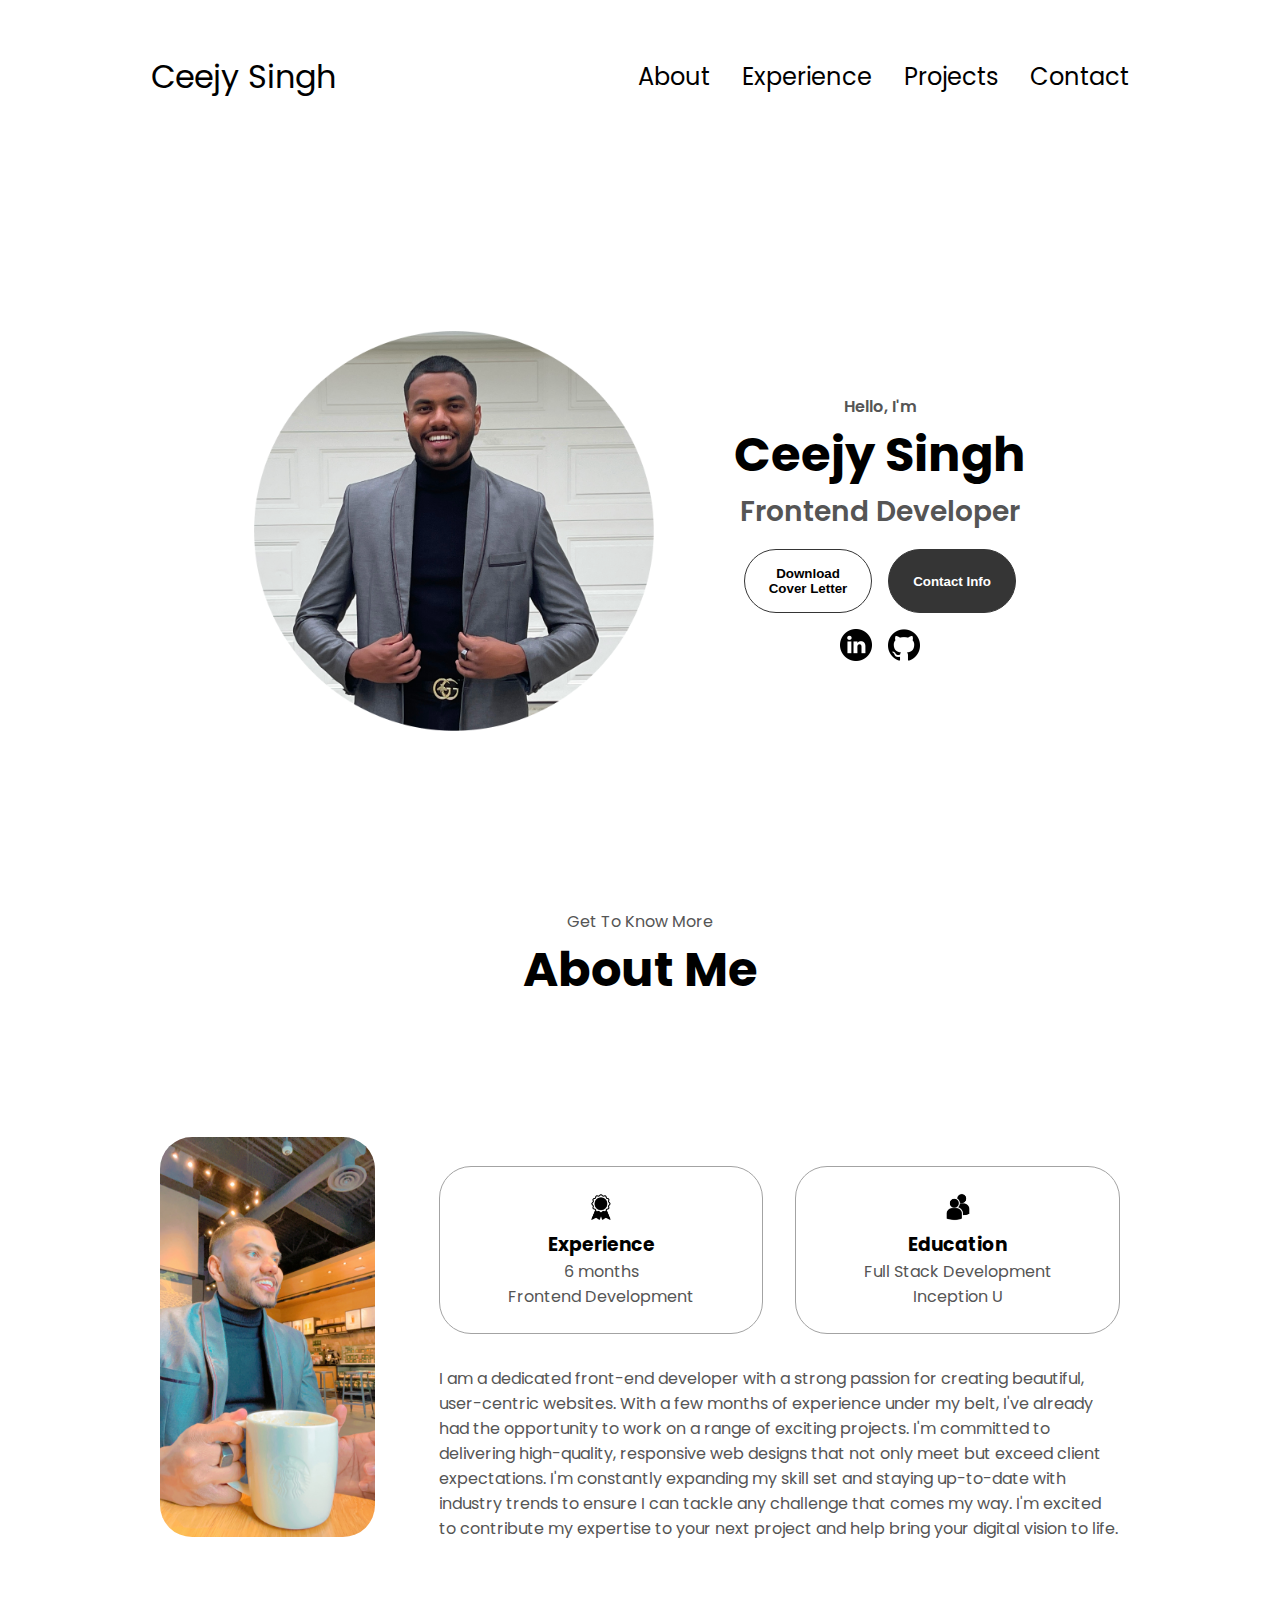
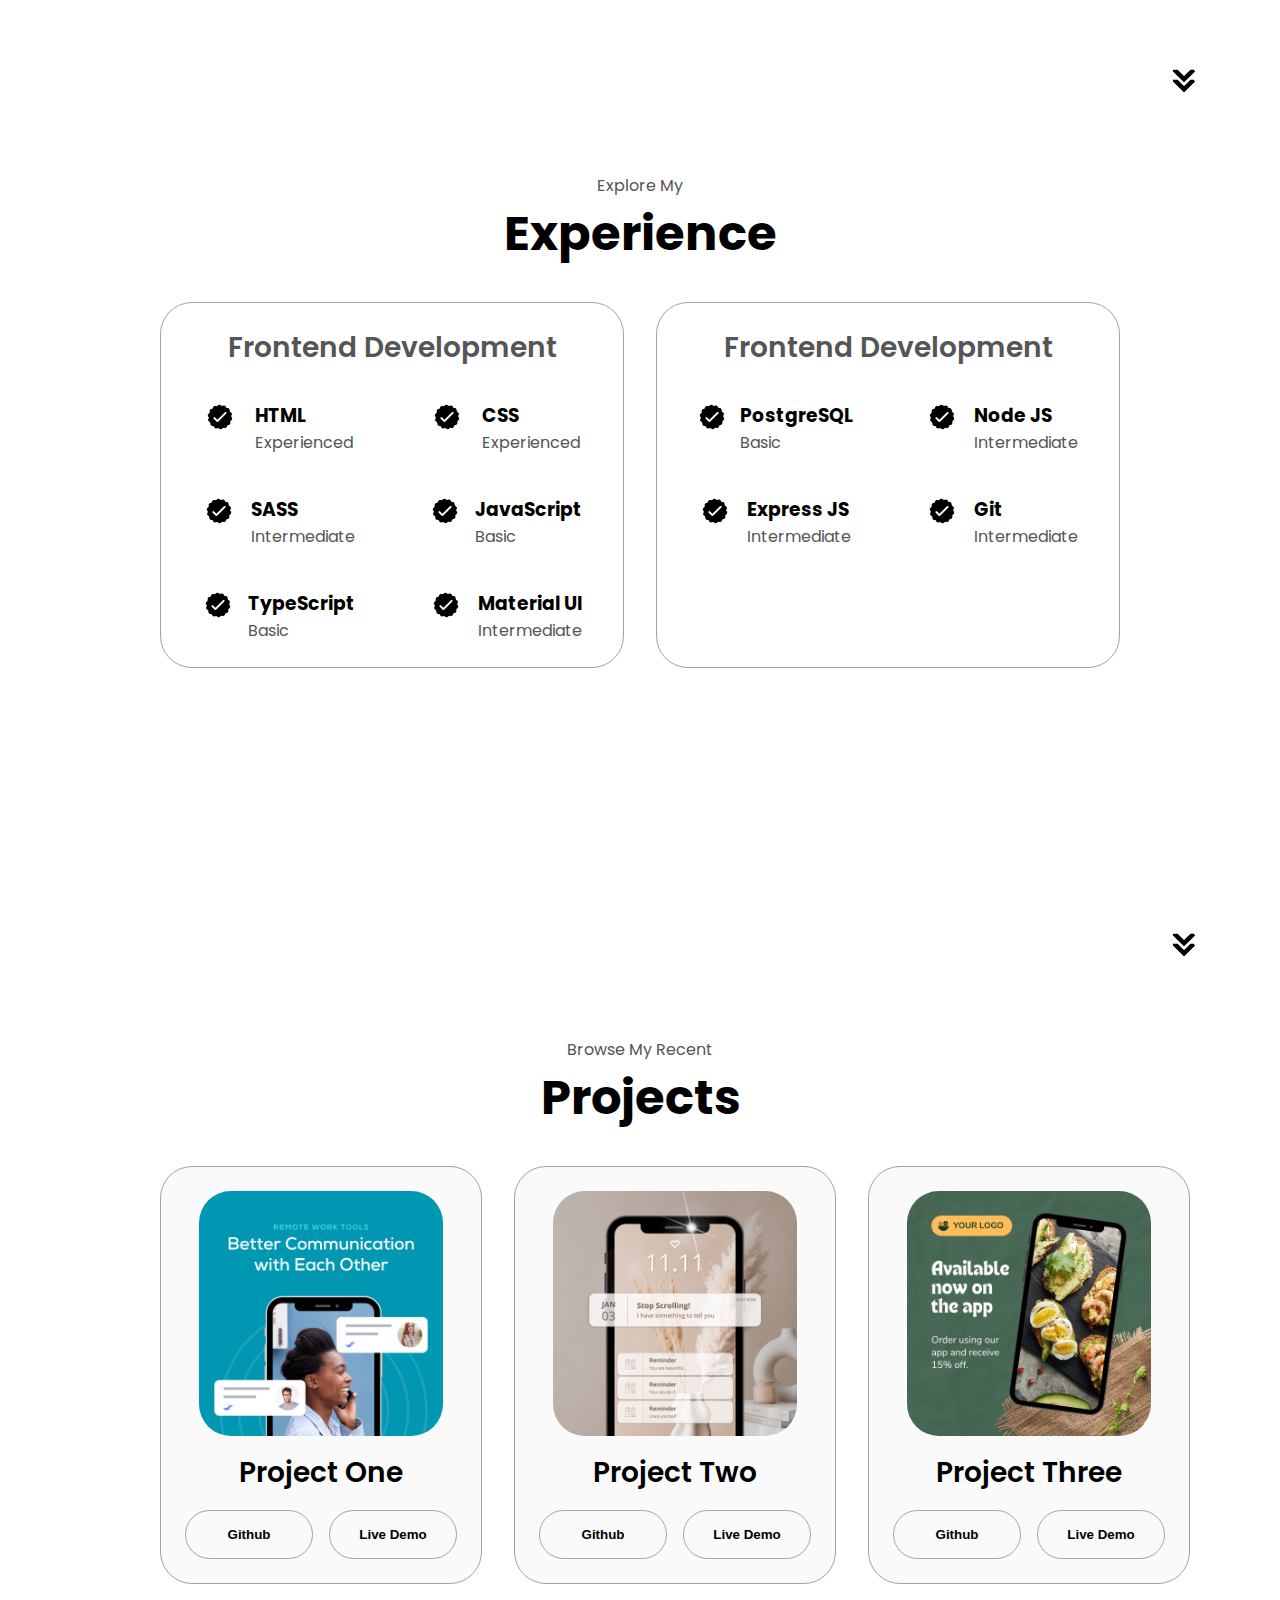
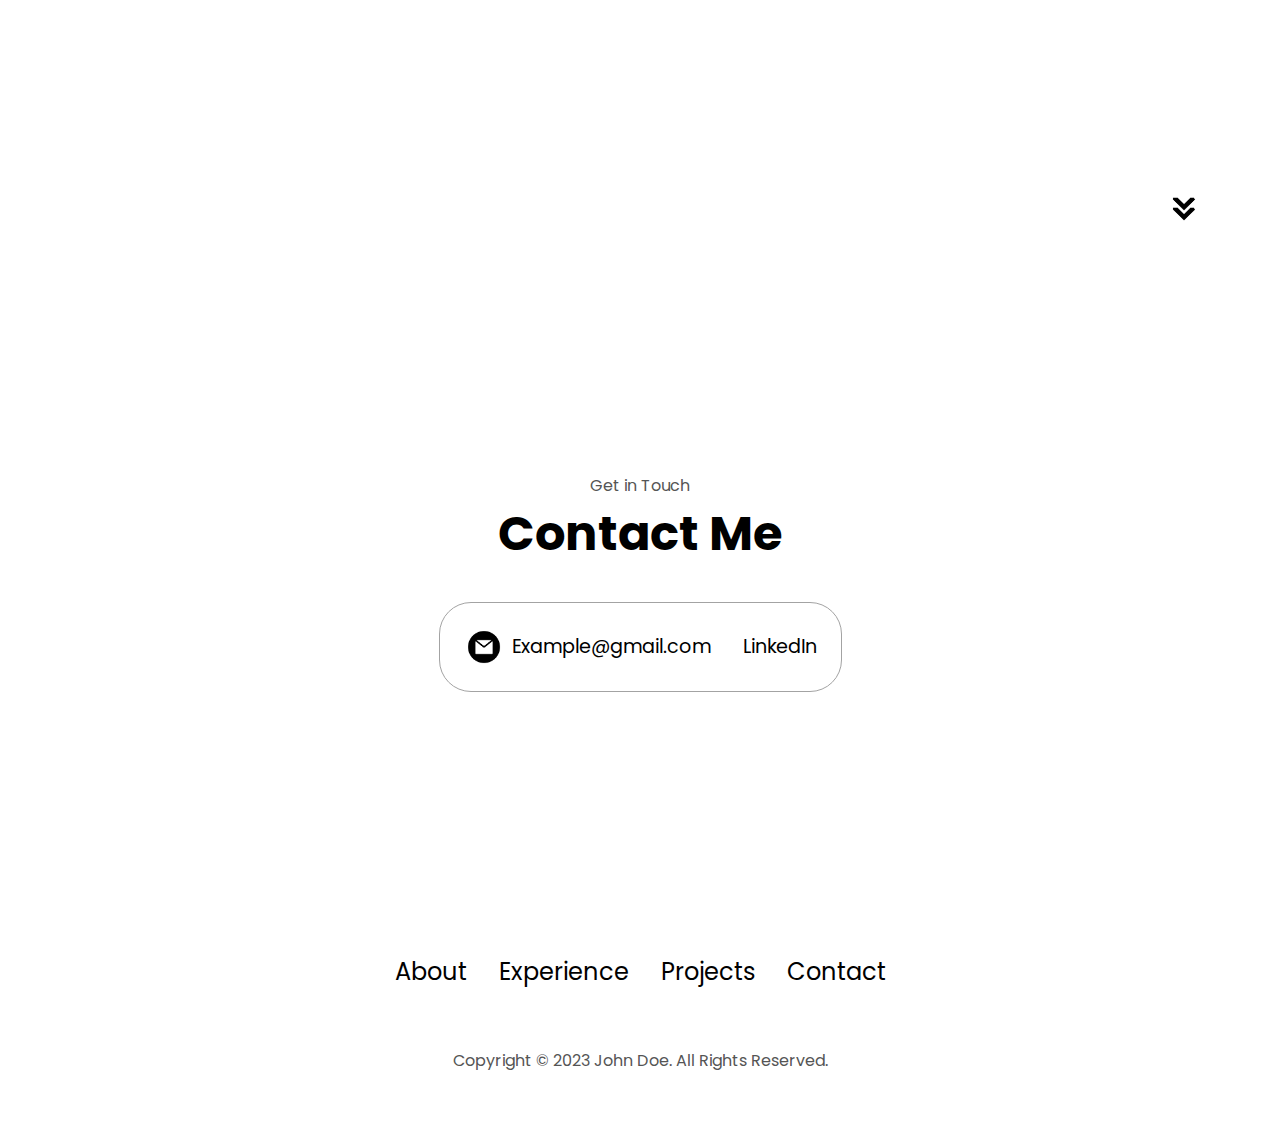
==== index.html @ be578184 "changes to html file" ====
<!DOCTYPE html>
<html lang="en">
  <head>
    <meta charset="UTF-8" />
    <meta http-equiv="X-UA-Compatible" content="IE=edge" />
    <meta name="viewport" content="width=device-width, initial-scale=1.0" />
    <title>My Portfolio</title>
    <link rel="stylesheet" href="style.css" />
    <link rel="stylesheet" href="mediaqueries.css" />
  </head>
  <body>
    <nav id="desktop-nav">
      <div class="logo">Ceejy Singh</div>
      <div>
        <ul class="nav-links">
          <li><a href="#about">About</a></li>
          <li><a href="#experience">Experience</a></li>
          <li><a href="#projects">Projects</a></li>
          <li><a href="#contact">Contact</a></li>
        </ul>
      </div>
    </nav>
    <nav id="hamburger-nav">
      <div class="logo">Ceejy Singh</div>
      <div class="hamburger-menu">
        <div class="hamburger-icon" onclick="toggleMenu()">
          <span></span>
          <span></span>
          <span></span>
        </div>
        <div class="menu-links">
          <li><a href="#about" onclick="toggleMenu()">About</a></li>
          <li><a href="#experience" onclick="toggleMenu()">Experience</a></li>
          <li><a href="#projects" onclick="toggleMenu()">Projects</a></li>
          <li><a href="#contact" onclick="toggleMenu()">Contact</a></li>
        </div>
      </div>
    </nav>
    <section id="profile">
      <div class="section__pic-container">
        <img src="./assets/Ceejy profile.png" alt="John Doe profile picture" />
      </div>
      <div class="section__text">
        <p class="section__text__p1">Hello, I'm</p>
        <h1 class="title">Ceejy Singh</h1>
        <div height="50px">
        <p class="section__text__p2">Frontend Developer</p></div>
        <div class="btn-container">
          <button
            class="btn btn-color-2"
            onclick="window.open('./assets/Resumeceejy.pdf')"
          >
            Download Cover Letter
          </button>
          <button class="btn btn-color-1" onclick="location.href='./#contact'">
            Contact Info
           </button>
        </div>
        <div id="socials-container">
          <a href='https://www.linkedin.com/in/charndeep2019/' target="_blank">
            <img
            src="./assets/linkedin.png"
            alt="My LinkedIn profile"
            class="icon"
          />
          </a>
          <a href='https://github.com/Ceejy-S' target="_blank">
            <img
            src="./assets/github.png"
            alt="My Github profile"
            class="icon"
          />
        </a>
        </div>
      </div>
    </section>
    <section id="about">
      <p class="section__text__p1">Get To Know More</p>
      <h1 class="title">About Me</h1>
      <div class="section-container">
        <div class="section__pic-container">
          <img
            src="./assets/experienceCJ.JPG"
            alt="Profile picture"
            class="about-pic"
          />
        </div>
        <div class="about-details-container">
          <div class="about-containers">
            <div class="details-container">
              <img
                src="./assets/experience.png"
                alt="Experience icon"
                class="icon"
              />
              <h3>Experience</h3>
              <p>6 months <br />Frontend Development</p>
            </div>
            <div class="details-container">
              <img
                src="./assets/education.png"
                alt="Education icon"
                class="icon"
              />
              <h3>Education</h3>
              <p>Full Stack Development<br />Inception U</p>
            </div>
          </div>
          <div class="text-container">
            <p>
              I am a dedicated front-end developer with a strong passion for creating beautiful, user-centric websites. 
              With a few months of experience under my belt, I've already had the opportunity to work on a range of exciting projects.
               I'm committed to delivering high-quality, responsive web designs that not only meet but exceed client expectations. 
               I'm constantly expanding my skill set and staying up-to-date with industry trends to ensure I can tackle any challenge that comes my way.
               I'm excited to contribute my expertise to your next project and help bring your digital vision to life.
            </p>
          </div>
        </div>
      </div>
      <img
        src="./assets/arrow.png"
        alt="Arrow icon"
        class="icon arrow"
        onclick="location.href='./#experience'"
      />
    </section>
    <section id="experience">
      <p class="section__text__p1">Explore My</p>
      <h1 class="title">Experience</h1>
      <div class="experience-details-container">
        <div class="about-containers">
          <div class="details-container">
            <h2 class="experience-sub-title">Frontend Development</h2>
            <div class="article-container">
              <article>
                <img
                  src="./assets/checkmark.png"
                  alt="Experience icon"
                  class="icon"
                />
                <div>
                  <h3>HTML</h3>
                  <p>Experienced</p>
                </div>
              </article>
              <article>
                <img
                  src="./assets/checkmark.png"
                  alt="Experience icon"
                  class="icon"
                />
                <div>
                  <h3>CSS</h3>
                  <p>Experienced</p>
                </div>
              </article>
              <article>
                <img
                  src="./assets/checkmark.png"
                  alt="Experience icon"
                  class="icon"
                />
                <div>
                  <h3>SASS</h3>
                  <p>Intermediate</p>
                </div>
              </article>
              <article>
                <img
                  src="./assets/checkmark.png"
                  alt="Experience icon"
                  class="icon"
                />
                <div>
                  <h3>JavaScript</h3>
                  <p>Basic</p>
                </div>
              </article>
              <article>
                <img
                  src="./assets/checkmark.png"
                  alt="Experience icon"
                  class="icon"
                />
                <div>
                  <h3>TypeScript</h3>
                  <p>Basic</p>
                </div>
              </article>
              <article>
                <img
                  src="./assets/checkmark.png"
                  alt="Experience icon"
                  class="icon"
                />
                <div>
                  <h3>Material UI</h3>
                  <p>Intermediate</p>
                </div>
              </article>
            </div>
          </div>
          <div class="details-container">
            <h2 class="experience-sub-title">Frontend Development</h2>
            <div class="article-container">
              <article>
                <img
                  src="./assets/checkmark.png"
                  alt="Experience icon"
                  class="icon"
                />
                <div>
                  <h3>PostgreSQL</h3>
                  <p>Basic</p>
                </div>
              </article>
              <article>
                <img
                  src="./assets/checkmark.png"
                  alt="Experience icon"
                  class="icon"
                />
                <div>
                  <h3>Node JS</h3>
                  <p>Intermediate</p>
                </div>
              </article>
              <article>
                <img
                  src="./assets/checkmark.png"
                  alt="Experience icon"
                  class="icon"
                />
                <div>
                  <h3>Express JS</h3>
                  <p>Intermediate</p>
                </div>
              </article>
              <article>
                <img
                  src="./assets/checkmark.png"
                  alt="Experience icon"
                  class="icon"
                />
                <div>
                  <h3>Git</h3>
                  <p>Intermediate</p>
                </div>
              </article>
            </div>
          </div>
        </div>
      </div>
      <img
        src="./assets/arrow.png"
        alt="Arrow icon"
        class="icon arrow"
        onclick="location.href='./#projects'"
      />
    </section>
    <section id="projects">
      <p class="section__text__p1">Browse My Recent</p>
      <h1 class="title">Projects</h1>
      <div class="experience-details-container">
        <div class="about-containers">
          <div class="details-container color-container">
            <div class="article-container">
              <img
                src="./assets/project-1.png"
                alt="Project 1"
                class="project-img"
              />
            </div>
            <h2 class="experience-sub-title project-title">Project One</h2>
            <div class="btn-container">
              <button
                class="btn btn-color-2 project-btn"
                onclick="location.href='https://github.com/'"
              >
                Github
              </button>
              <button
                class="btn btn-color-2 project-btn"
                onclick="location.href='https://github.com/'"
              >
                Live Demo
              </button>
            </div>
          </div>
          <div class="details-container color-container">
            <div class="article-container">
              <img
                src="./assets/project-2.png"
                alt="Project 2"
                class="project-img"
              />
            </div>
            <h2 class="experience-sub-title project-title">Project Two</h2>
            <div class="btn-container">
              <button
                class="btn btn-color-2 project-btn"
                onclick="location.href='https://github.com/'"
              >
                Github
              </button>
              <button
                class="btn btn-color-2 project-btn"
                onclick="location.href='https://github.com/'"
              >
                Live Demo
              </button>
            </div>
          </div>
          <div class="details-container color-container">
            <div class="article-container">
              <img
                src="./assets/project-3.png"
                alt="Project 3"
                class="project-img"
              />
            </div>
            <h2 class="experience-sub-title project-title">Project Three</h2>
            <div class="btn-container">
              <button
                class="btn btn-color-2 project-btn"
                onclick="location.href='https://github.com/'"
              >
                Github
              </button>
              <button
                class="btn btn-color-2 project-btn"
                onclick="location.href='https://github.com/'"
              >
                Live Demo
              </button>
            </div>
          </div>
        </div>
      </div>
      <img
        src="./assets/arrow.png"
        alt="Arrow icon"
        class="icon arrow"
        onclick="location.href='./#contact'"
      />
    </section>
    <section id="contact">
      <p class="section__text__p1">Get in Touch</p>
      <h1 class="title">Contact Me</h1>
      <div class="contact-info-upper-container">
        <div class="contact-info-container">
          <img
            src="./assets/email.png"
            alt="Email icon"
            class="icon contact-icon email-icon"
          />
          <p><a href="mailto:examplemail@gmail.com">Example@gmail.com</a></p>
        </div>
        <div class="contact-info-container"
          <img
            src="./assets/linkedin.png"
            alt="LinkedIn icon"
            class="icon contact-icon"
          />
          <p><a href="https://www.linkedin.com">LinkedIn</a></p>
        </div>
      </div>
    </section>
    <footer>
      <nav>
        <div class="nav-links-container">
          <ul class="nav-links">
            <li><a href="#about">About</a></li>
            <li><a href="#experience">Experience</a></li>
            <li><a href="#projects">Projects</a></li>
            <li><a href="#contact">Contact</a></li>
          </ul>
        </div>
      </nav>
      <p>Copyright &#169; 2023 John Doe. All Rights Reserved.</p>
    </footer>
    <script src="script.js"></script>
  </body>
</html>
---- style.css ----
/* GENERAL */

@import url("https://fonts.googleapis.com/css2?family=Poppins:wght@300;400;500;600&display=swap");
 
* {
  margin: 0;
  padding: 0;
}

body {
  font-family: "Poppins", sans-serif;
}

html {
  scroll-behavior: smooth;
}

p {
  color: rgb(85, 85, 85);
}

/* TRANSITION */

a,
.btn {
  transition: all 300ms ease;
}

/* DESKTOP NAV */

nav,
.nav-links {
  display: flex;
}

nav {
  justify-content: space-around;
  align-items: center;
  height: 17vh;
}

.nav-links {
  gap: 2rem;
  list-style: none;
  font-size:  1.5rem;
}

a {
  color: black;
  text-decoration: none;
  text-decoration-color: white;
}

a:hover {
  color: grey;
  text-decoration: underline;
  text-underline-offset: 1rem;
  text-decoration-color: rgb(181, 181, 181);
}

.logo {
  font-size: 2rem;
}

.logo:hover {
  cursor: default;
}

/* HAMBURGER MENU */

#hamburger-nav {
  display: none;
}

.hamburger-menu {
  position: relative;
  display: inline-block;
}

.hamburger-icon {
  display: flex;
  flex-direction: column;
  justify-content: space-between;
  height: 24px;
  width: 30px;
  cursor: pointer;
}

.hamburger-icon span {
  width: 100%;
  height: 2px;
  background-color: black;
  transition: all 0.3 ease-in-out;
}

.menu-links {
  position: absolute;
  top: 100%;
  right: 0;
  background-color: white;
  width: fit-content;
  max-height: 0;
  overflow: hidden;
  transition: all 0.3 ease-in-out;
}

.menu-links a {
  display: block;
  padding: 10px;
  text-align: center;
  font-size: 1.5rem;
  color: black;
  text-decoration: none;
  transition: all 0.3 ease-in-out;
}

.menu-links li {
  list-style: none;
}

.menu-links.open {
  max-height: 300px;
}

.hamburger-icon.open span:first-child {
  transform: rotate(45deg) translate(10px, 5px);
}

.hamburger-icon.open span:nth-child(2) {
  opacity: 0;
}

.hamburger-icon.open span:last-child {
  transform: rotate(-45deg) translate(10px, -5px);
}

.hamburger-icon span:first-child {
  transform: none;
}

.hamburger-icon span:first-child {
  opacity: 1;
}

.hamburger-icon span:first-child {
  transform: none;
}

/* SECTIONS */

section {
  padding-top: 4vh;
  height: 96vh;
  margin: 0 10rem;
  box-sizing: border-box;
  min-height: fit-content;
}

.section-container {
  display: flex;
}

/* PROFILE SECTION */

#profile {
  display: flex;
  justify-content: center;
  gap: 5rem;
  height: 80vh;
}

.section__pic-container {
  display: flex;
  height: 200px;
  width: 200px;
  margin: auto 0;
  
}

.section__text {
  align-self: center;
  text-align: center;
}

.section__text p {
  font-weight: 600;
}

.section__text__p1 {
  text-align: center;
}

.section__text__p2 {
  font-size: 1.75rem;
  margin-bottom: 1rem;
  animation-name: animation;
  animation-duration: 3s;
  animation-iteration-count: infinite;

  
}
@keyframes animation {
  0% {font-size: 1.75rem;
    opacity: 0.7;
  } /*
  15% {font-size: 1.85em; 
  opacity: 0.5;
  } 
  25% {font-size: 1.90rem;}
  50% {font-size: 1.85rem;} */
  50% {font-size: 2.0rem;}

}

.title {
  font-size: 3rem;
  text-align: center;
}

#socials-container {
  display: flex;
  justify-content: center;
  margin-top: 1rem;
  gap: 1rem;
}

/* ICONS */

.icon {
  cursor: pointer;
  height: 2rem;
}

/* BUTTONS */

.btn-container {
  display: flex;
  justify-content: center;
  gap: 1rem;
}

.btn {
  font-weight: 600;
  transition: all 300ms ease;
  padding: 1rem;
  width: 8rem;
  border-radius: 2rem;
}

.btn-color-1,
.btn-color-2 {
  border: rgb(53, 53, 53) 0.1rem solid;
}

.btn-color-1:hover,
.btn-color-2:hover {
  cursor: pointer;
}

.btn-color-1,
.btn-color-2:hover {
  background: rgb(53, 53, 53);
  color: white;
}

.btn-color-1:hover {
  background: rgb(0, 0, 0);
}

.btn-color-2 {
  background: none;
}

.btn-color-2:hover {
  border: rgb(255, 255, 255) 0.1rem solid;
}

.btn-container {
  gap: 1rem;
}

/* ABOUT SECTION */

#about {
  position: relative;
}

.about-containers {
  gap: 2rem;
  margin-bottom: 2rem; 
  margin-top: 2rem;
}

.about-details-container {
  justify-content: center;
  flex-direction: column;
}

.about-containers,
.about-details-container {
  display: flex;
}

.about-pic {
  border-radius: 2rem;
  
}

.arrow {
  position: absolute;
  right: -5rem;
  bottom: 2.5rem;
}

.details-container {
  padding: 1.5rem;
  flex: 1;
  background: white;
  border-radius: 2rem;
  border: rgb(53, 53, 53) 0.1rem solid;
  border-color: rgb(163, 163, 163);
  text-align: center;
}

.section-container {
  gap: 4rem;
  height: 80%;
}

.section__pic-container {
  height: 400px;
  width: 400px;
  margin: auto 0;
}

/* EXPERIENCE SECTION */

#experience {
  position: relative;
}

.experience-sub-title {
  color: rgb(85, 85, 85);
  font-weight: 600;
  font-size: 1.75rem;
  margin-bottom: 2rem;
}

.experience-details-container {
  display: flex;
  justify-content: center;
  flex-direction: column;
}

.article-container {
  display: flex;
  text-align: initial;
  flex-wrap: wrap;
  flex-direction: row;
  gap: 2.5rem;
  justify-content: space-around;
}

article {
  display: flex;
  width: 10rem;
  justify-content: space-around;
  gap: 0.5rem;
}

article .icon {
  cursor: default;
}

/* PROJECTS SECTION */

#projects {
  position: relative;
}

.color-container {
  border-color: rgb(163, 163, 163);
  background: rgb(250, 250, 250);
}

.project-img {
  border-radius: 2rem;
  width: 90%;
  height: 90%;
}

.project-title {
  margin: 1rem;
  color: black;
}

.project-btn {
  color: black;
  border-color: rgb(163, 163, 163);
}

/* CONTACT */

#contact {
  display: flex;
  justify-content: center;
  flex-direction: column;
  height: 70vh;
}

.contact-info-upper-container {
  display: flex;
  justify-content: center;
  border-radius: 2rem;
  border: rgb(53, 53, 53) 0.1rem solid;
  border-color: rgb(163, 163, 163);
  background: (250, 250, 250);
  margin: 2rem auto;
  padding: 0.5rem;
}

.contact-info-container {
  display: flex;
  align-items: center;
  justify-content: center;
  gap: 0.5rem;
  margin: 1rem;
}

.contact-info-container p {
  font-size: larger;
}

.contact-icon {
  cursor: default;
}

.email-icon {
  height: 2.5rem;
}

/* FOOTER SECTION */

footer {
  height: 26vh;
  margin: 0 1rem;
}

footer p {
  text-align: center;
}
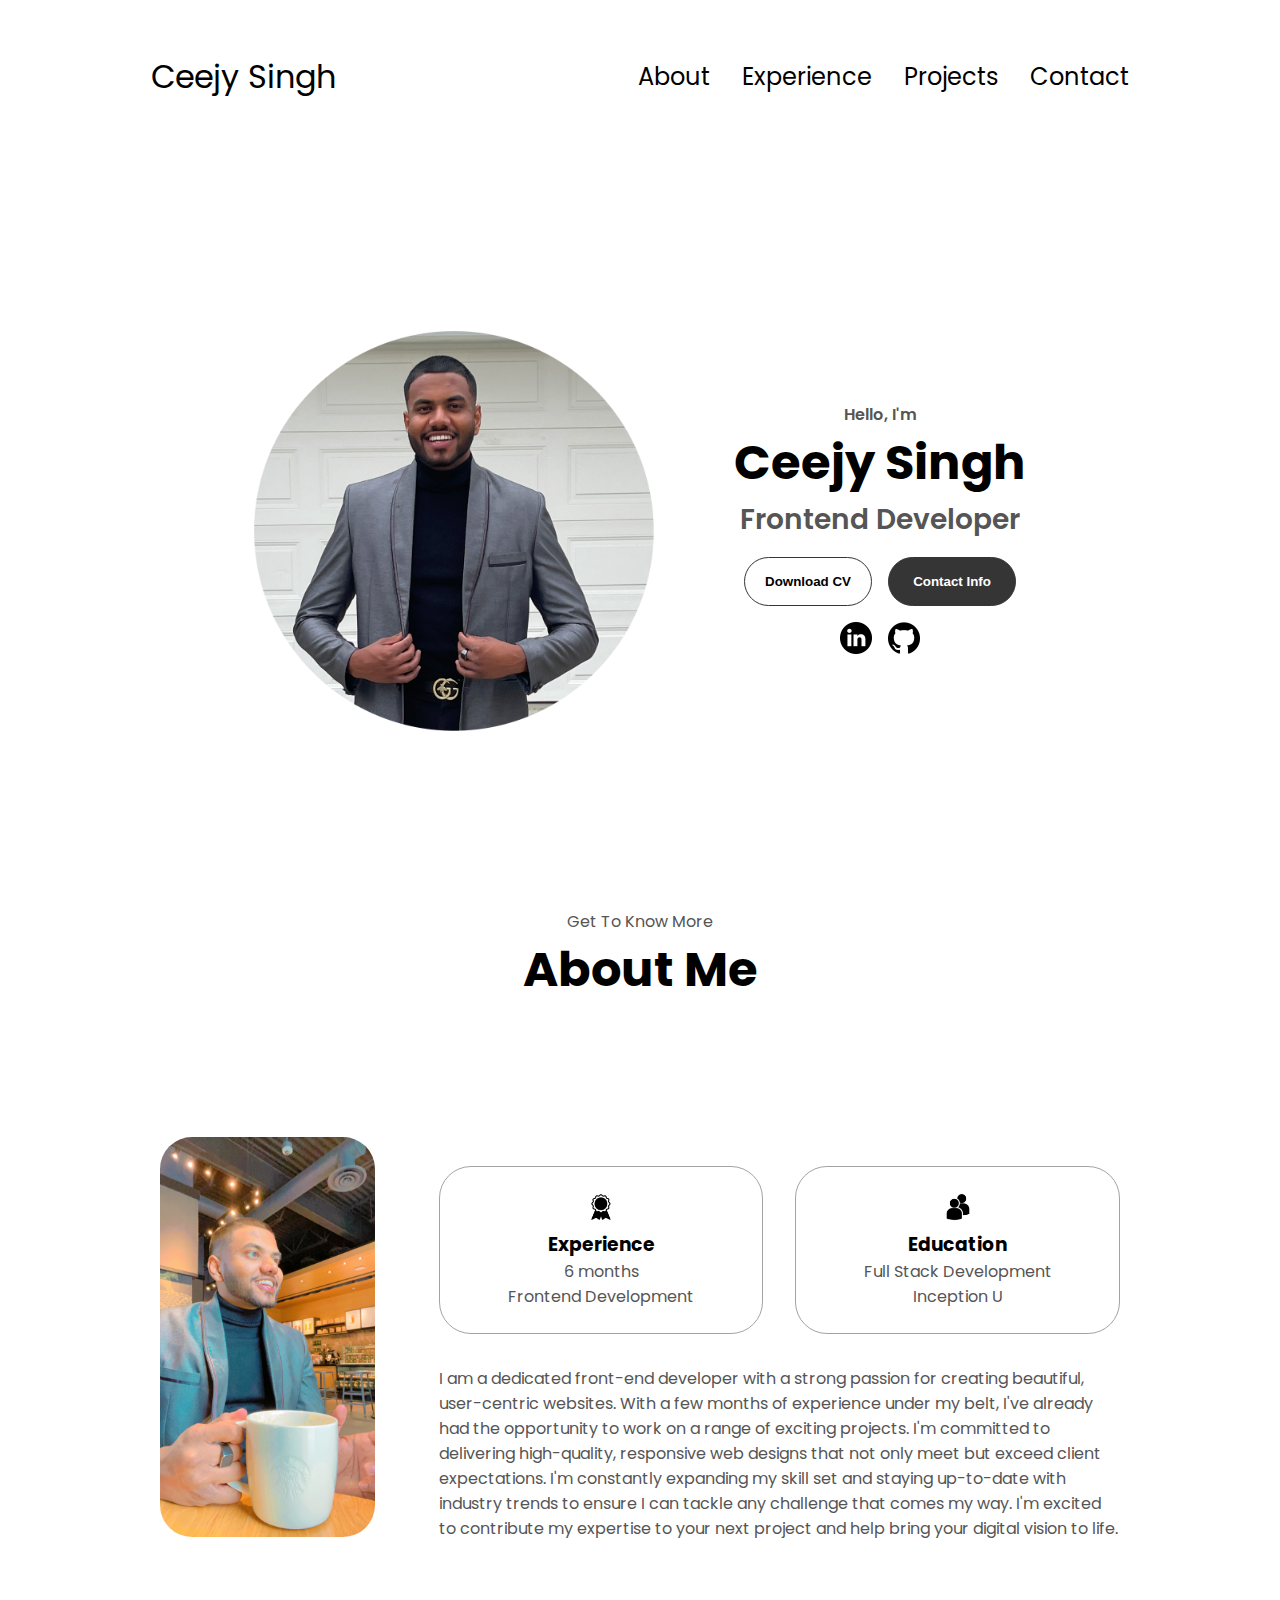
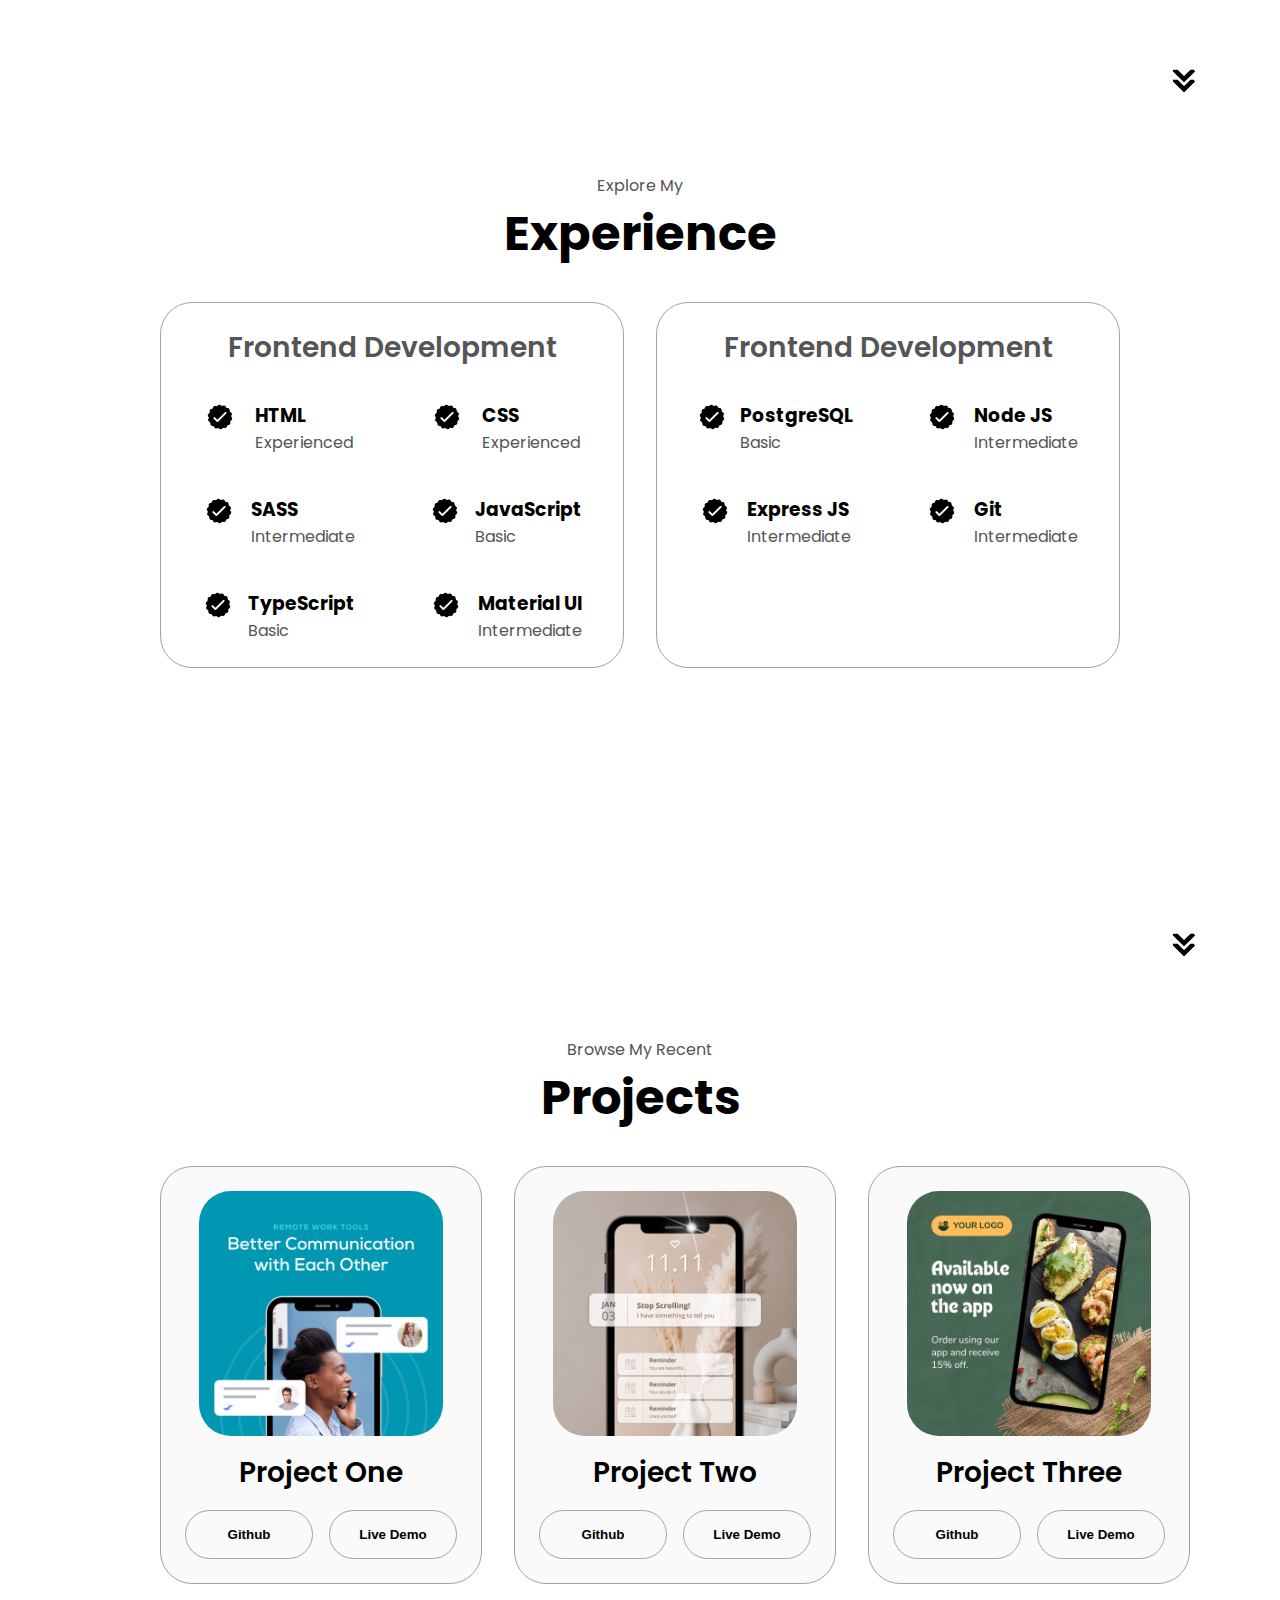
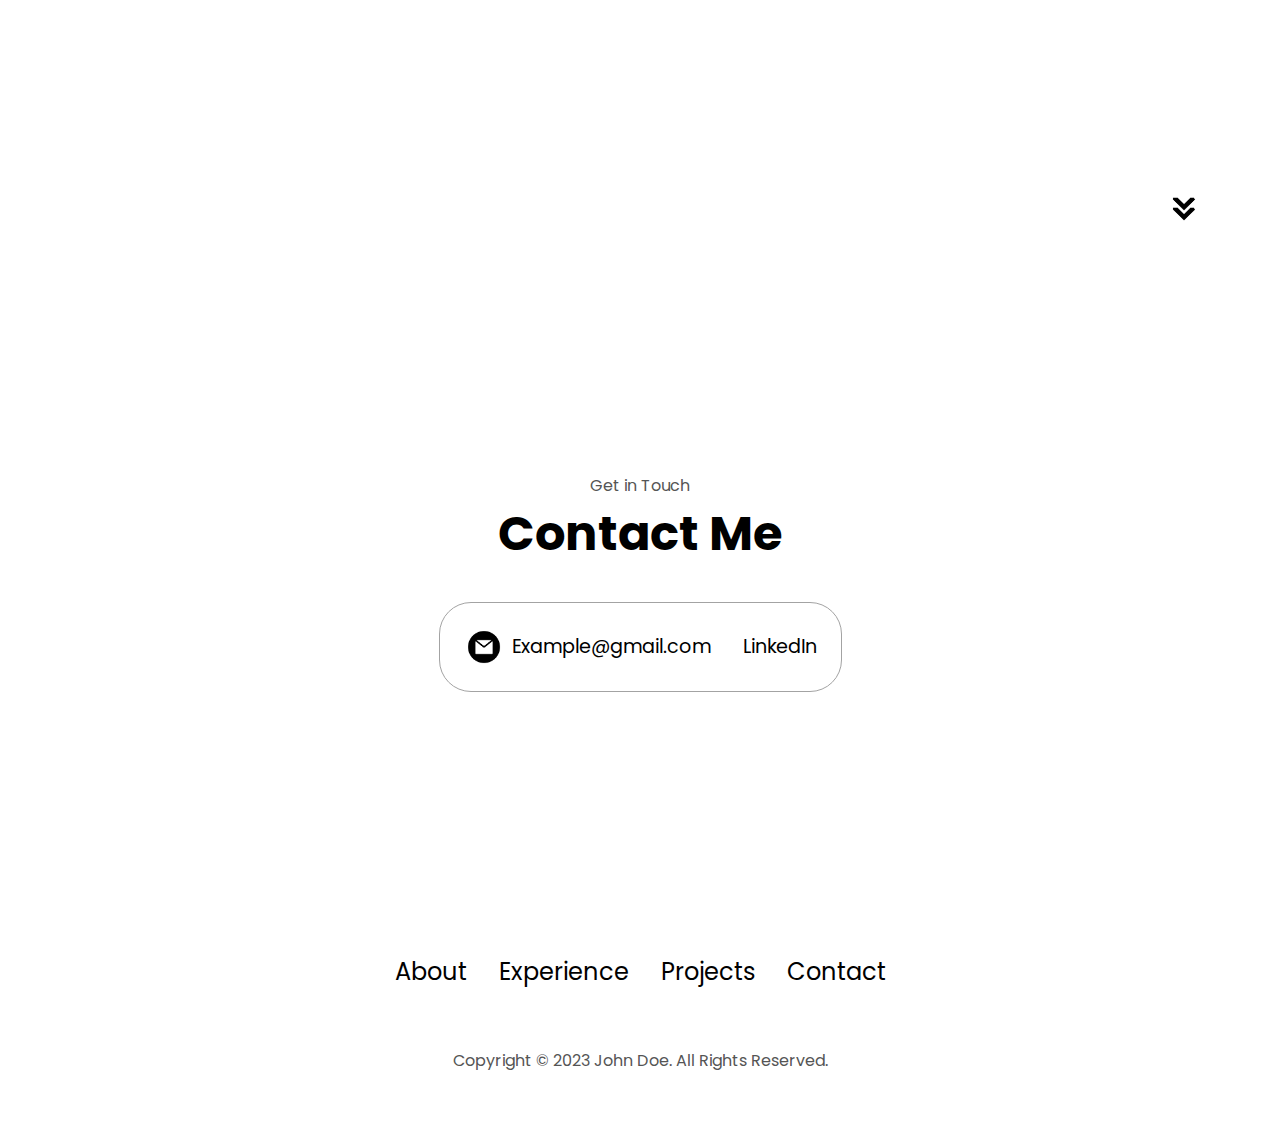
==== commit 8e356fb5: "changes" ====
--- a/index.html
+++ b/index.html
@@ -50,7 +50,7 @@
             class="btn btn-color-2"
             onclick="window.open('./assets/Resumeceejy.pdf')"
           >
-            Download Cover Letter
+            Download CV
           </button>
           <button class="btn btn-color-1" onclick="location.href='./#contact'">
             Contact Info
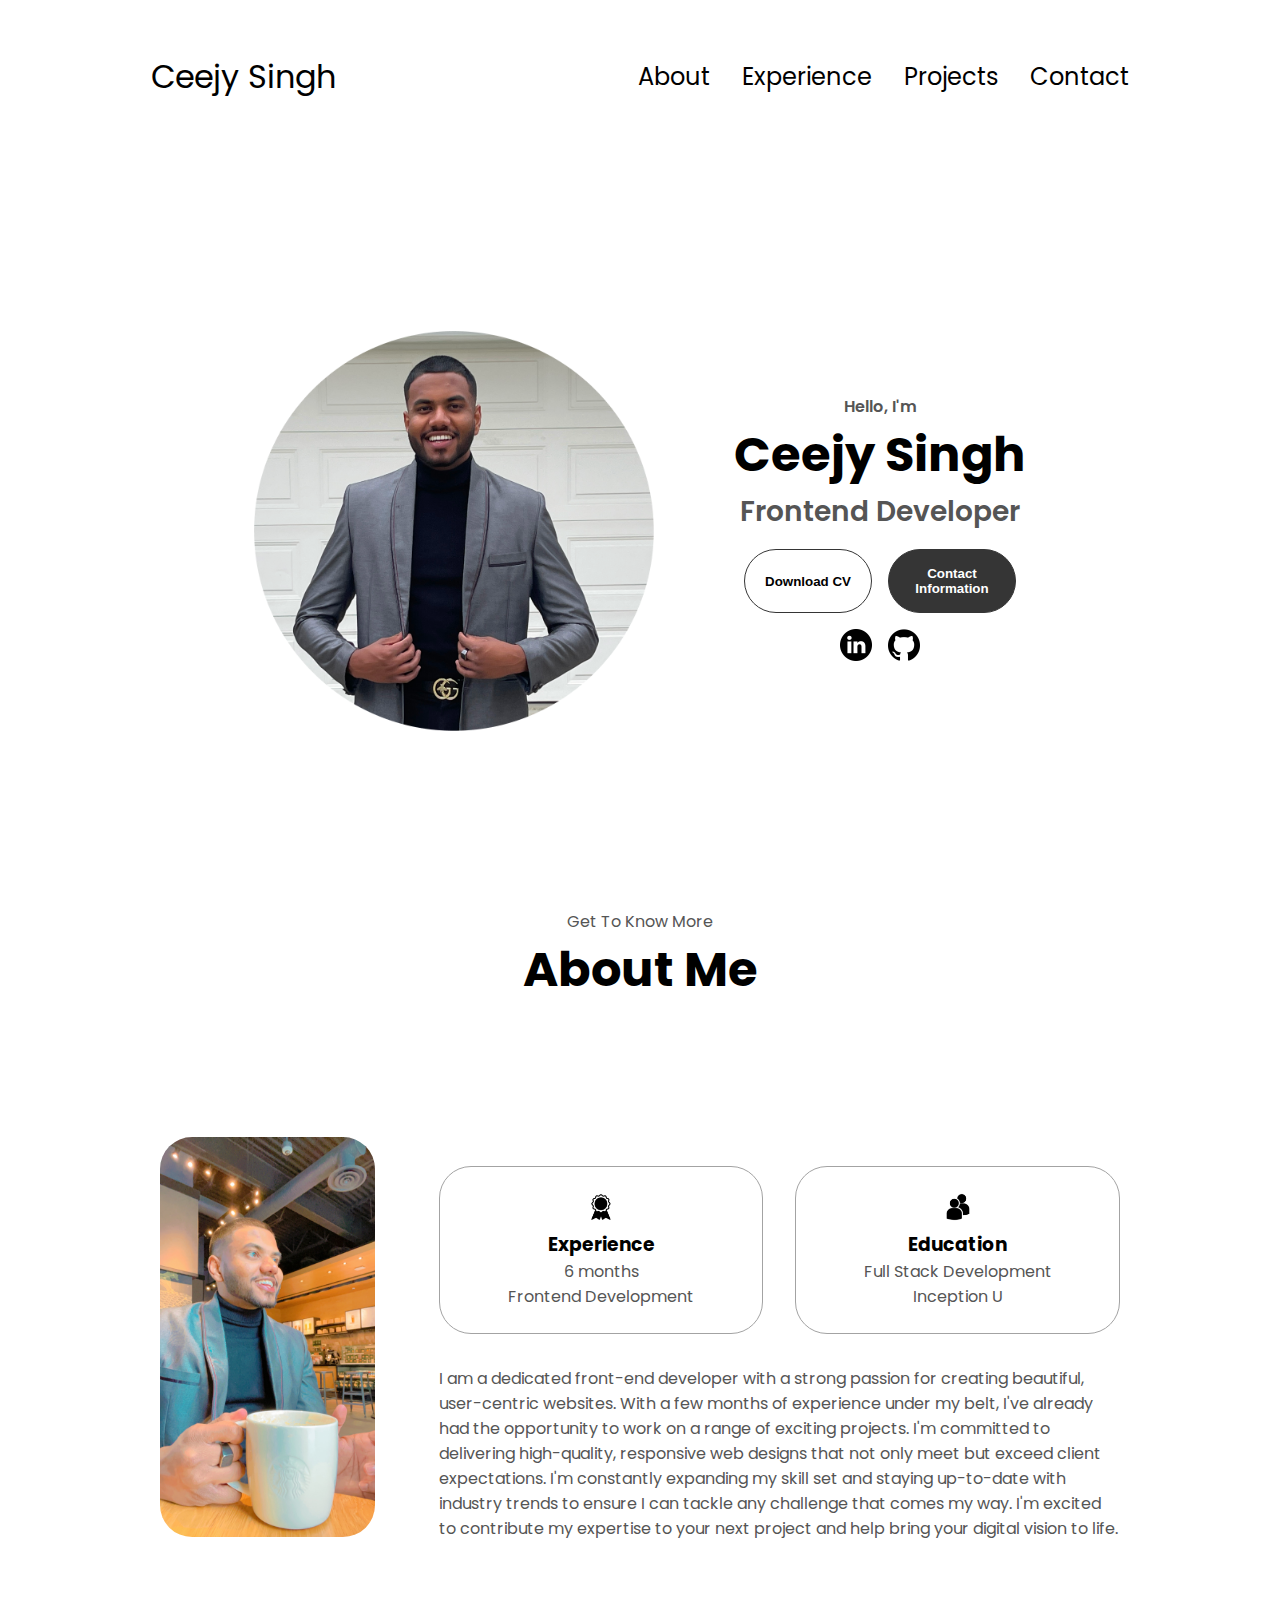
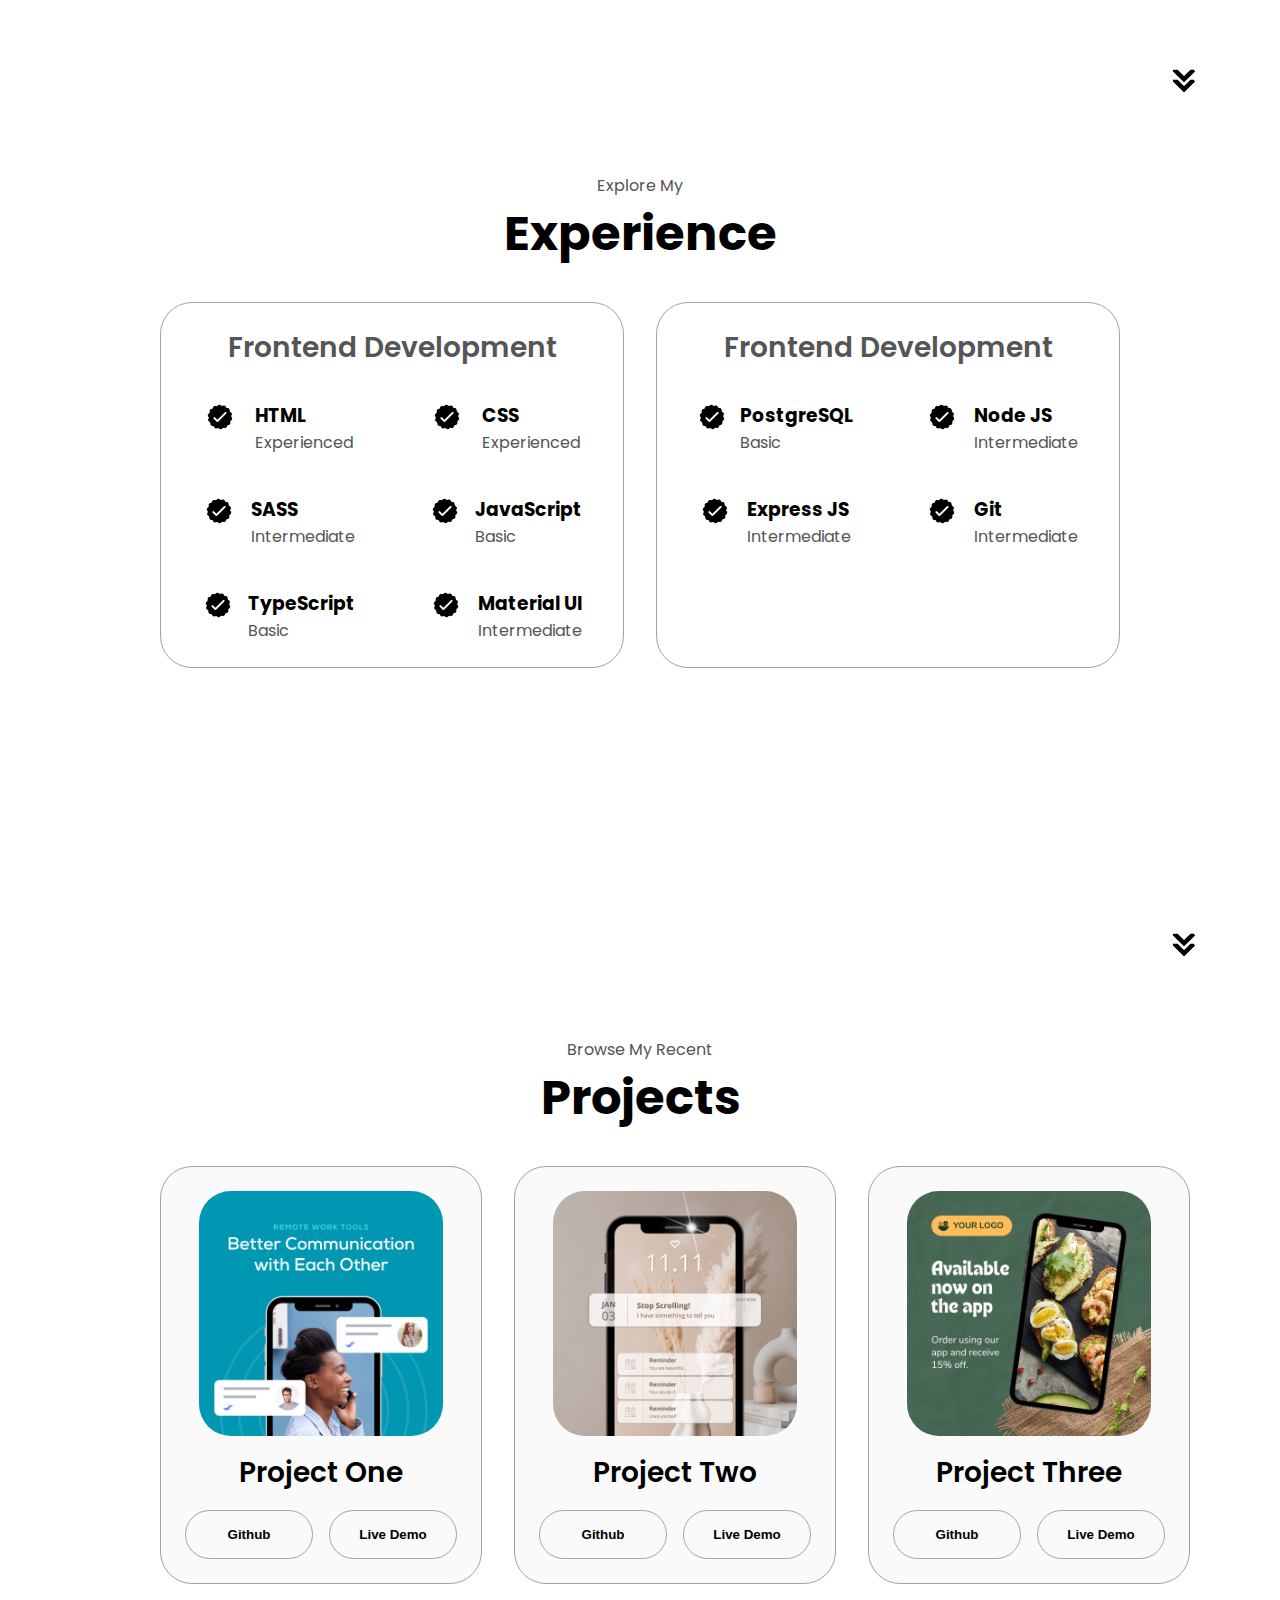
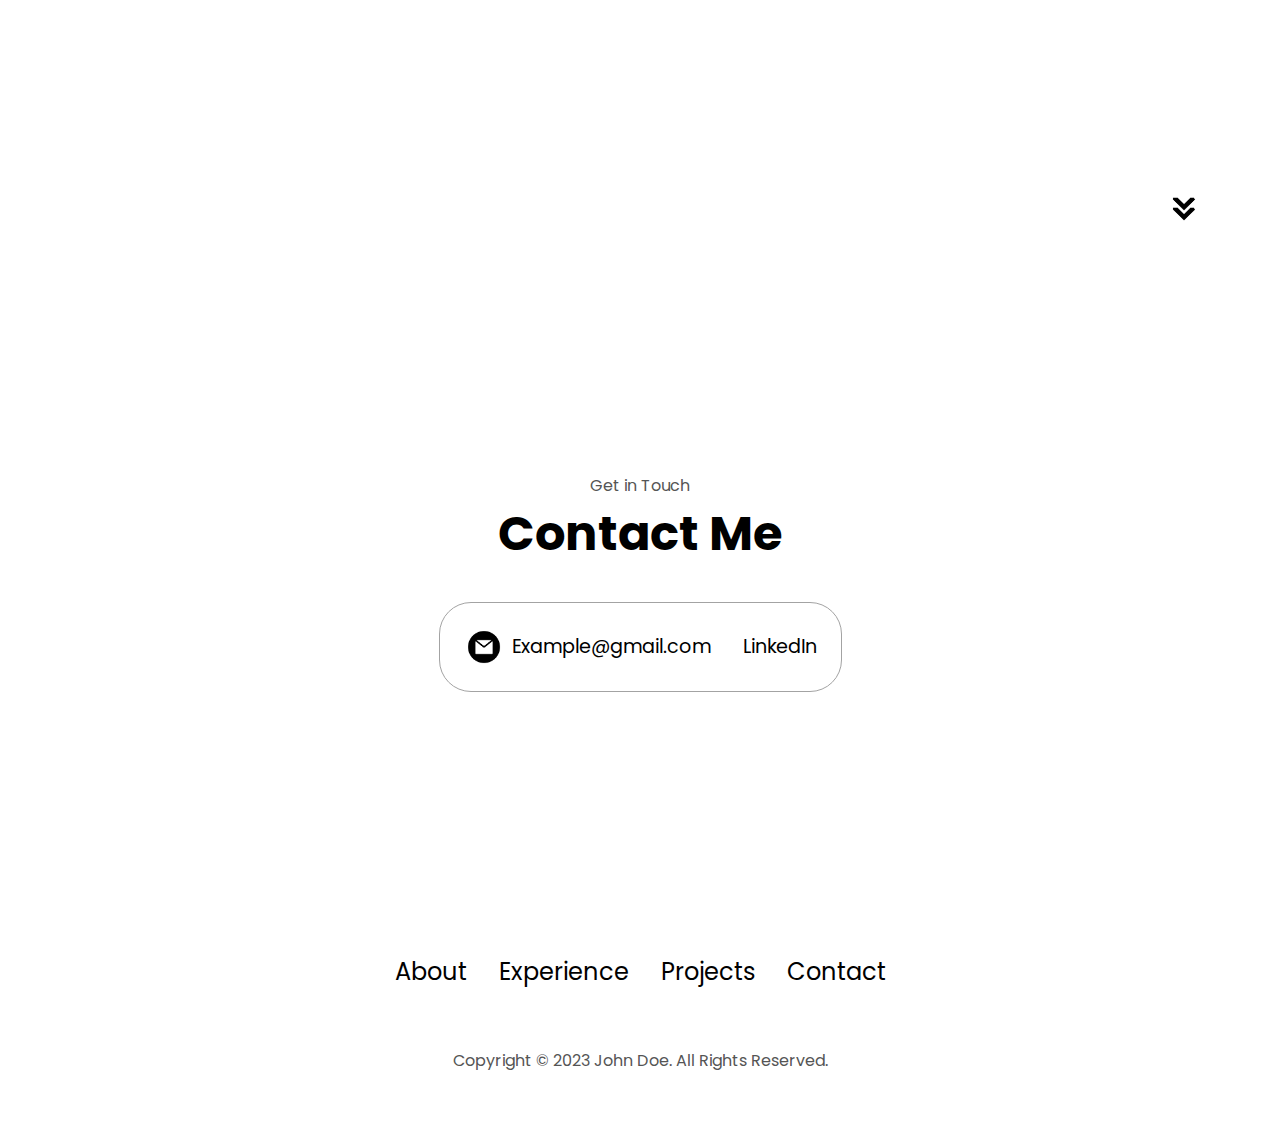
==== commit 7f7fe546: "css and html" ====
--- a/index.html
+++ b/index.html
@@ -53,7 +53,7 @@
             Download CV
           </button>
           <button class="btn btn-color-1" onclick="location.href='./#contact'">
-            Contact Info
+            Contact Information
            </button>
         </div>
         <div id="socials-container">
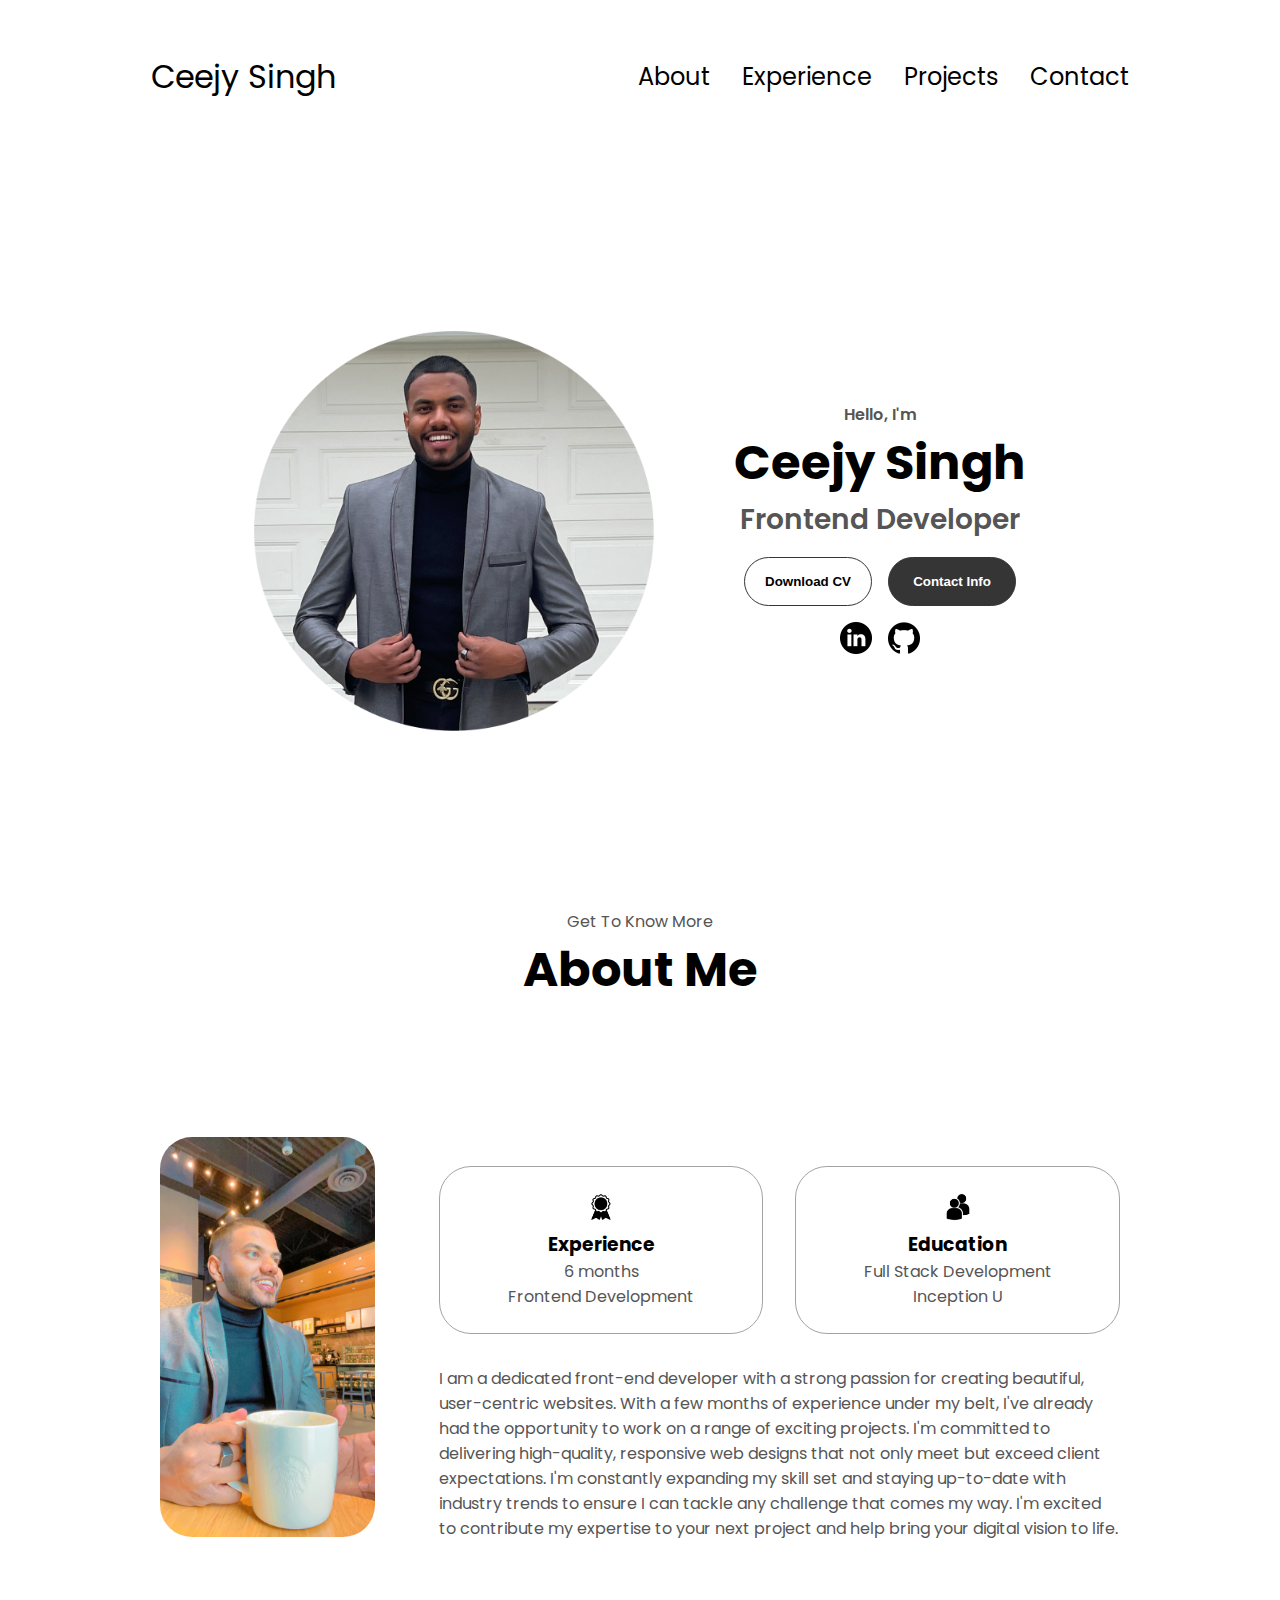
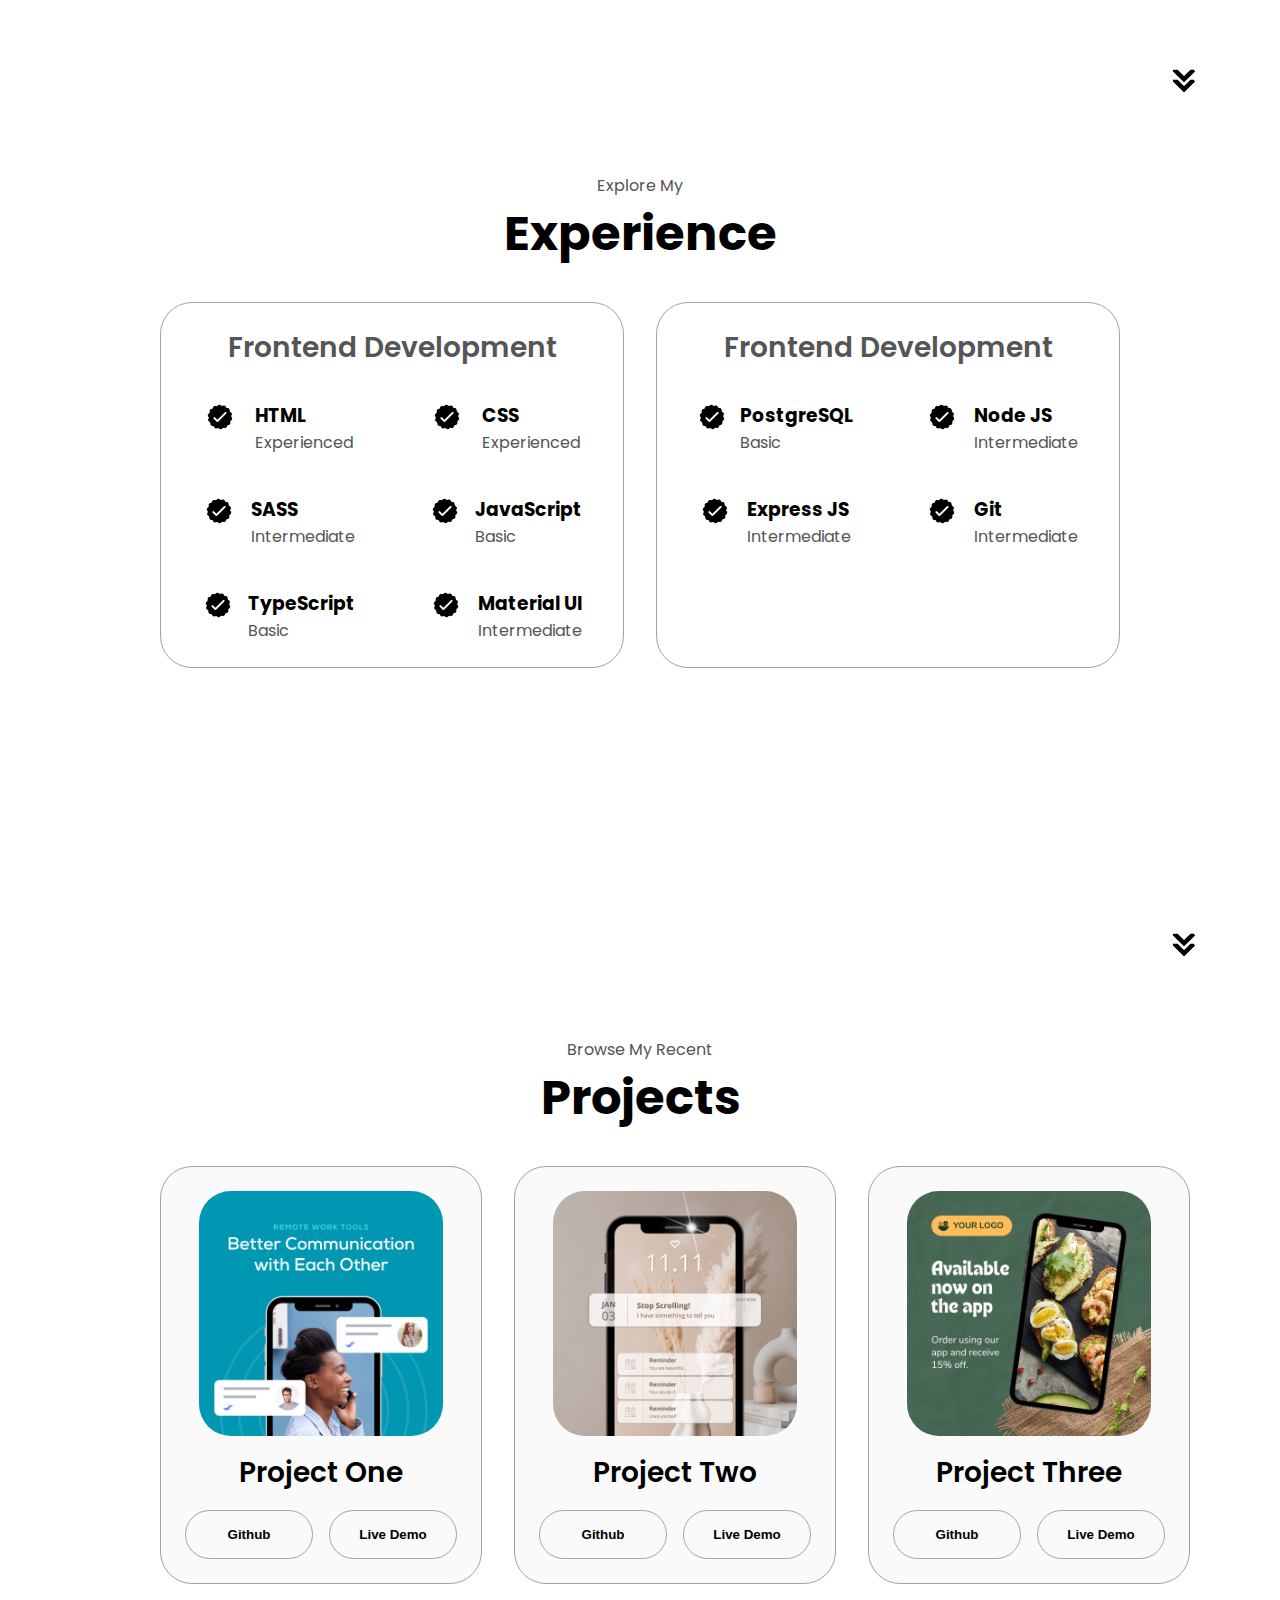
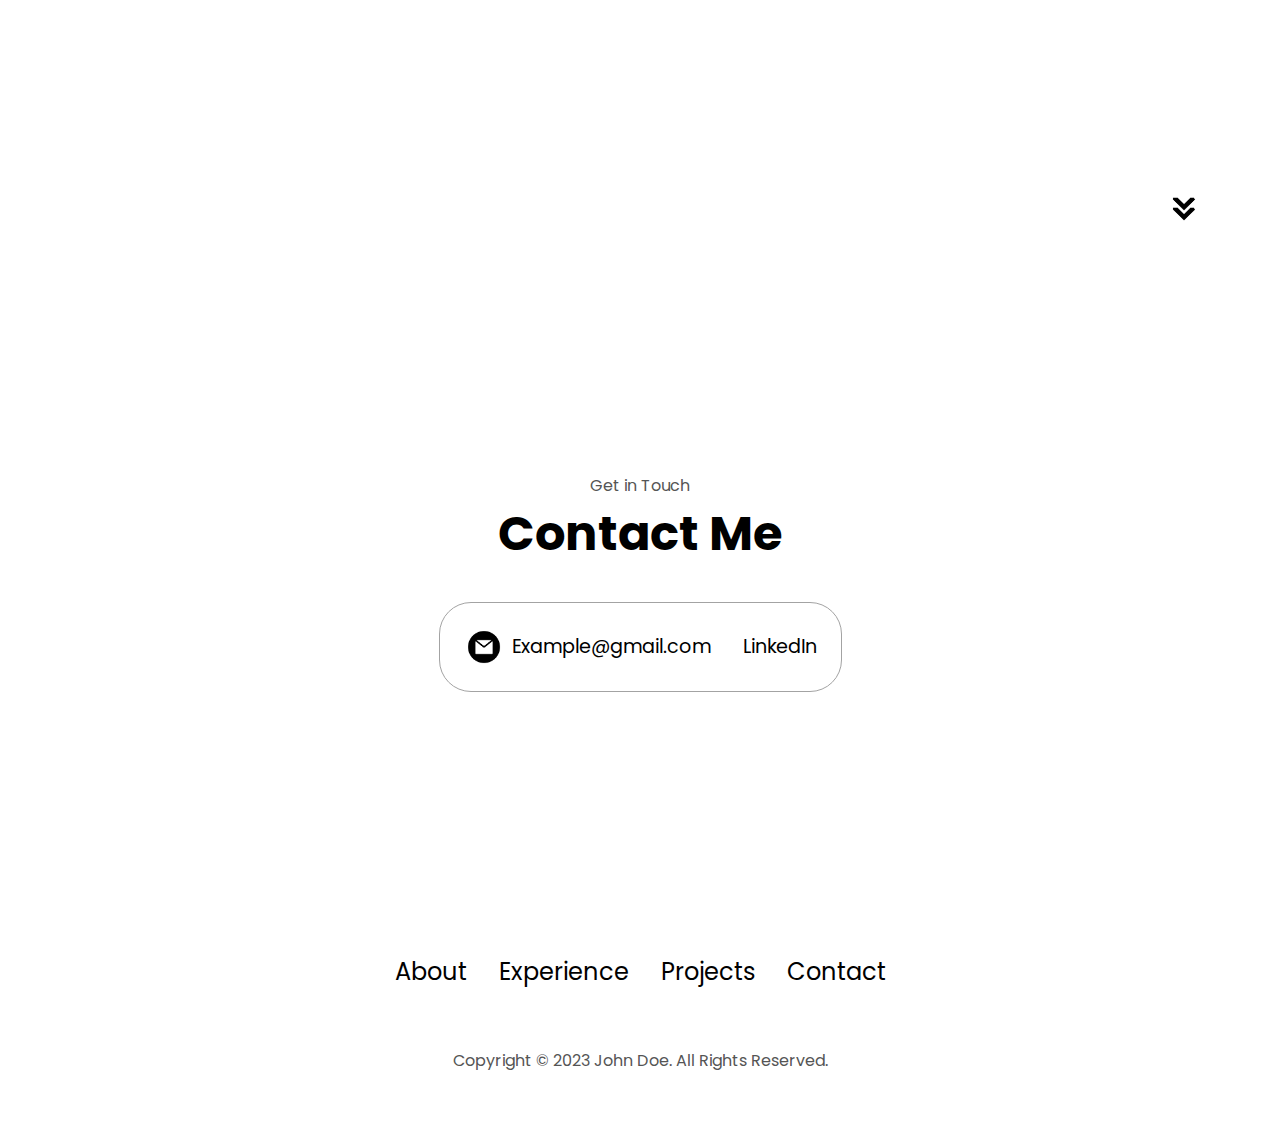
==== commit 45acef73: "a little change to html code" ====
--- a/index.html
+++ b/index.html
@@ -53,7 +53,7 @@
             Download CV
           </button>
           <button class="btn btn-color-1" onclick="location.href='./#contact'">
-            Contact Information
+            Contact Info
            </button>
         </div>
         <div id="socials-container">
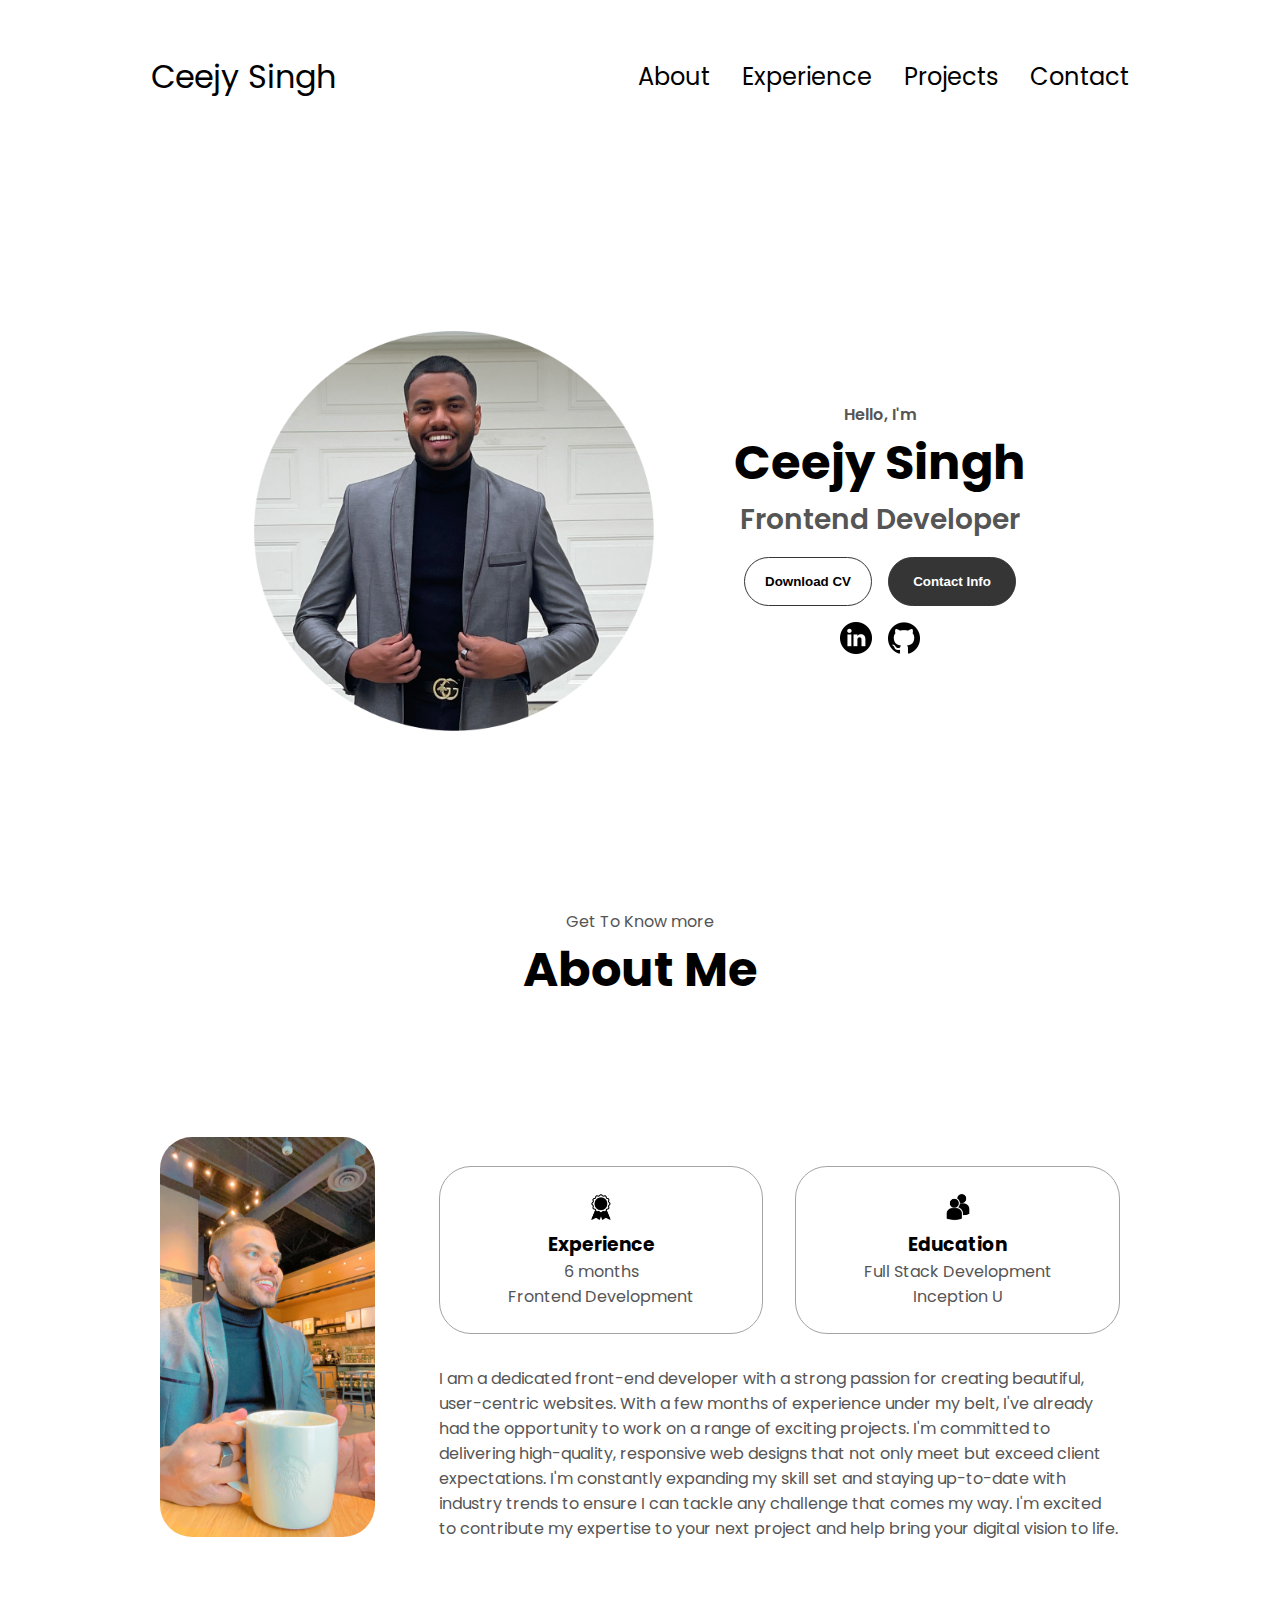
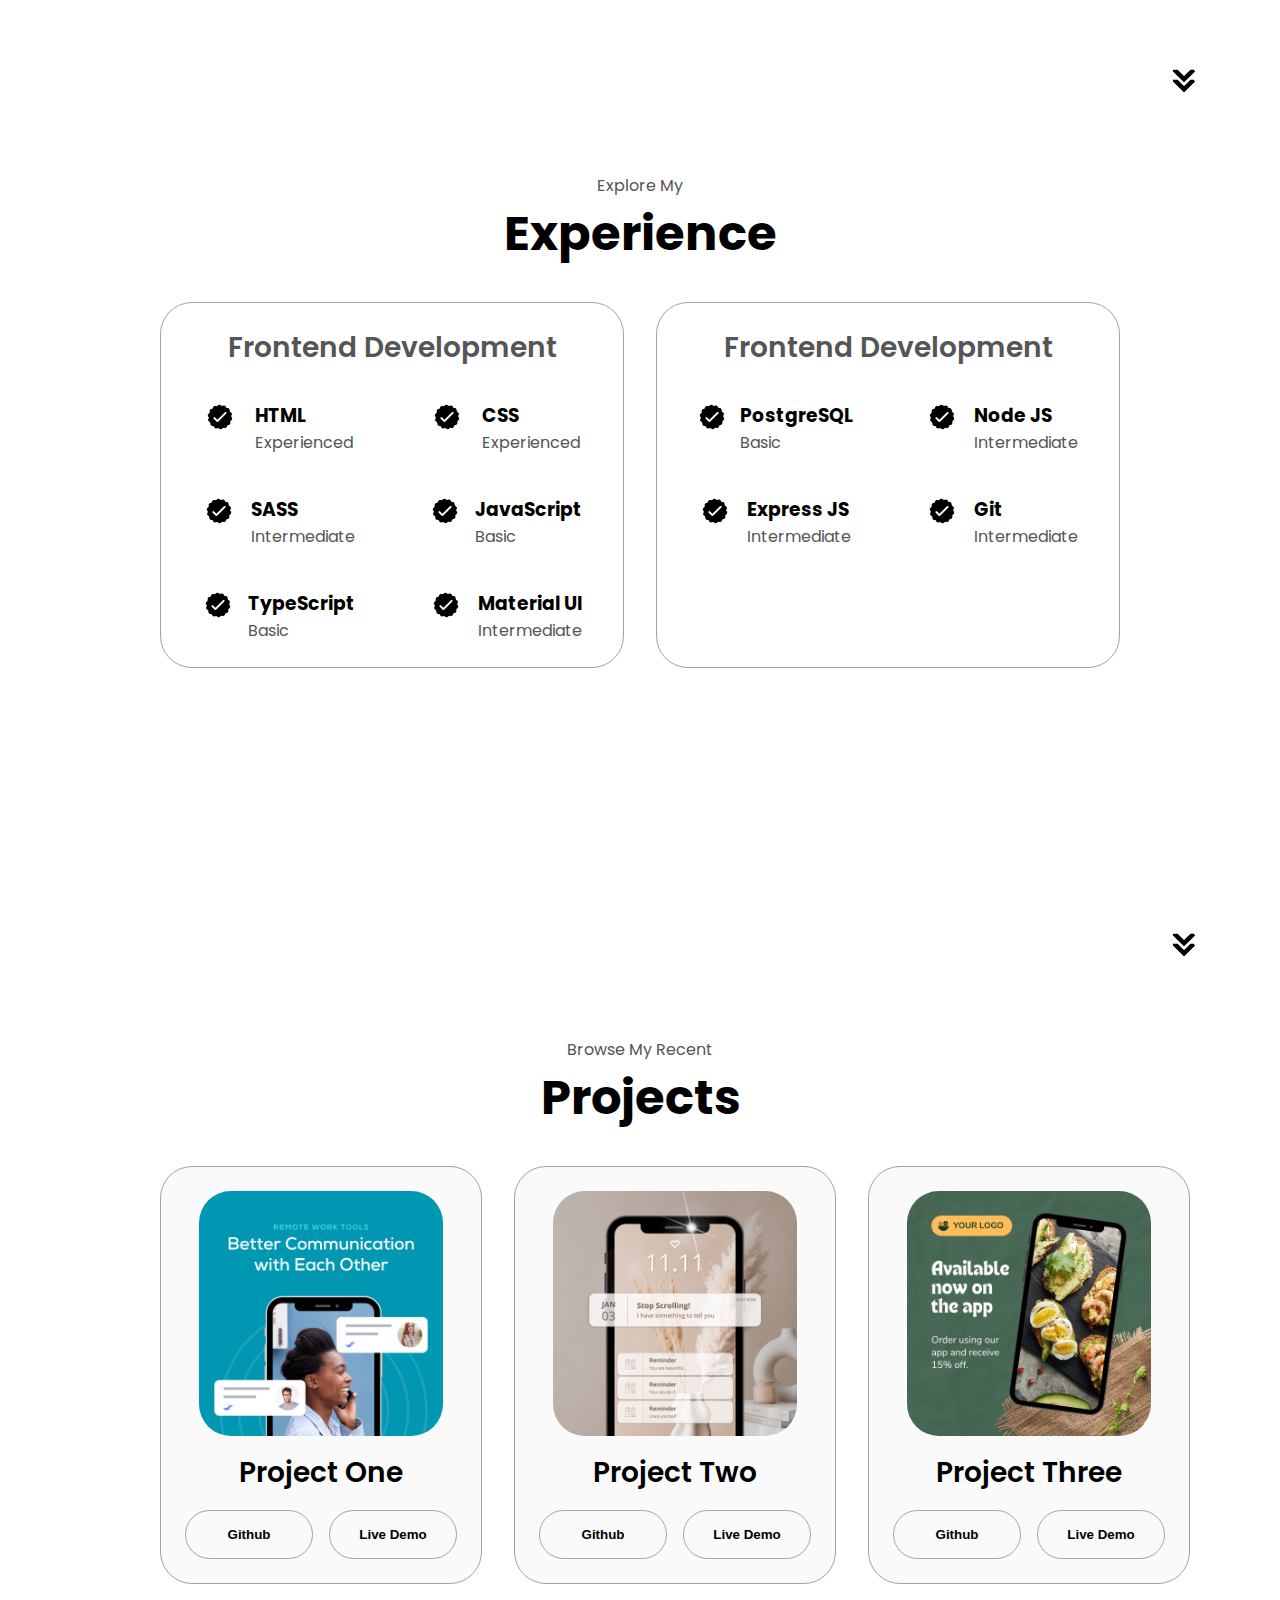
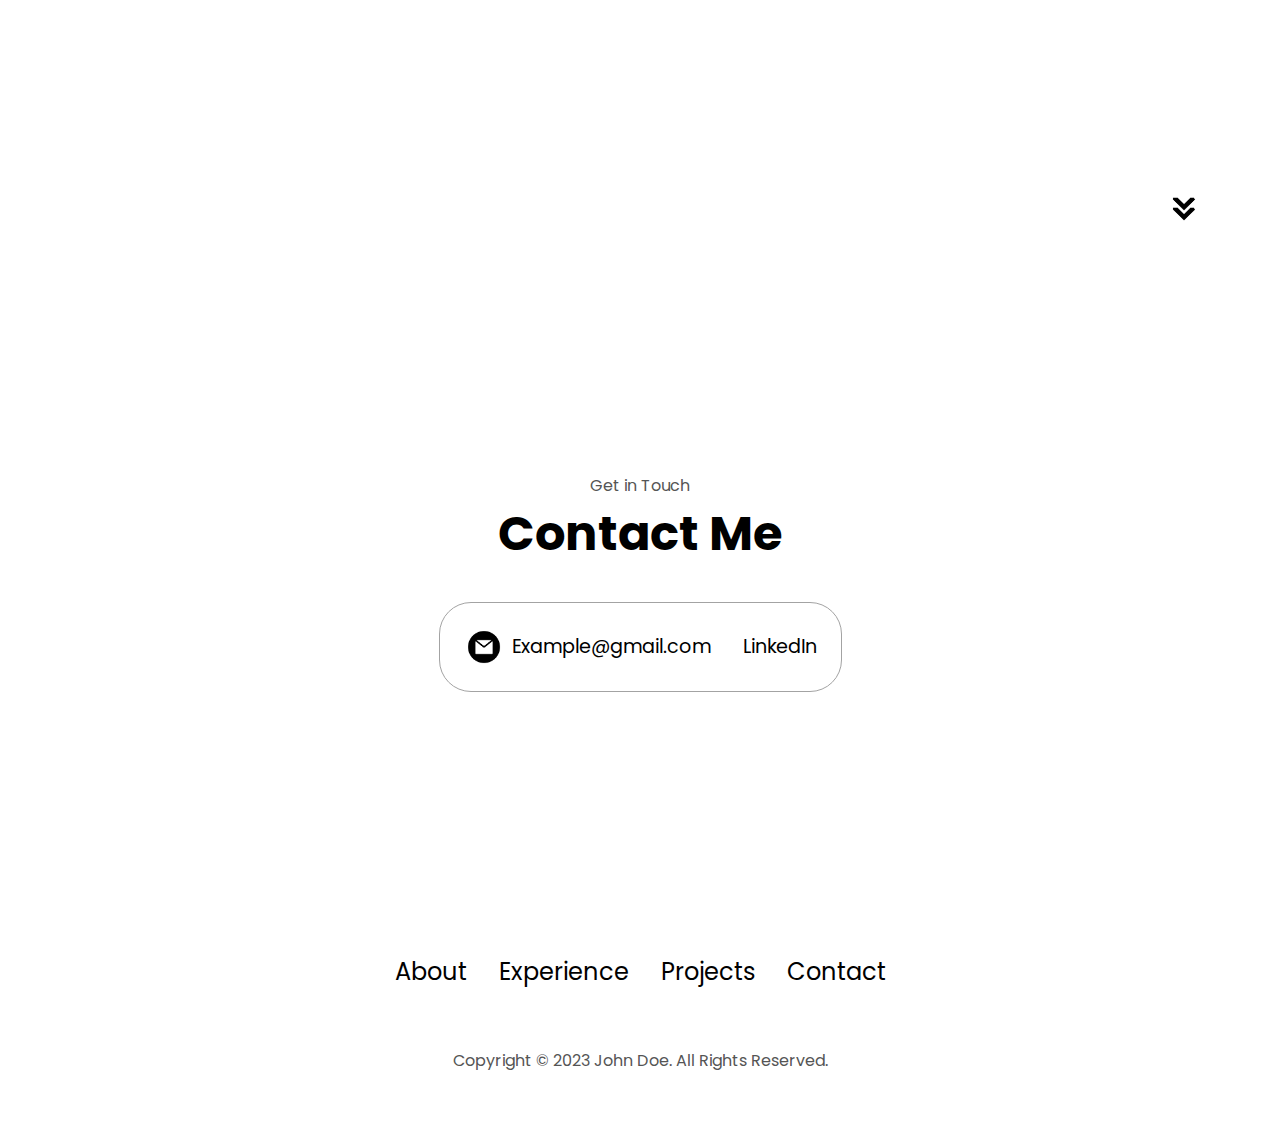
==== commit dbef8597: "changes to html" ====
--- a/index.html
+++ b/index.html
@@ -75,7 +75,7 @@
       </div>
     </section>
     <section id="about">
-      <p class="section__text__p1">Get To Know More</p>
+      <p class="section__text__p1">Get To Know more</p>
       <h1 class="title">About Me</h1>
       <div class="section-container">
         <div class="section__pic-container">
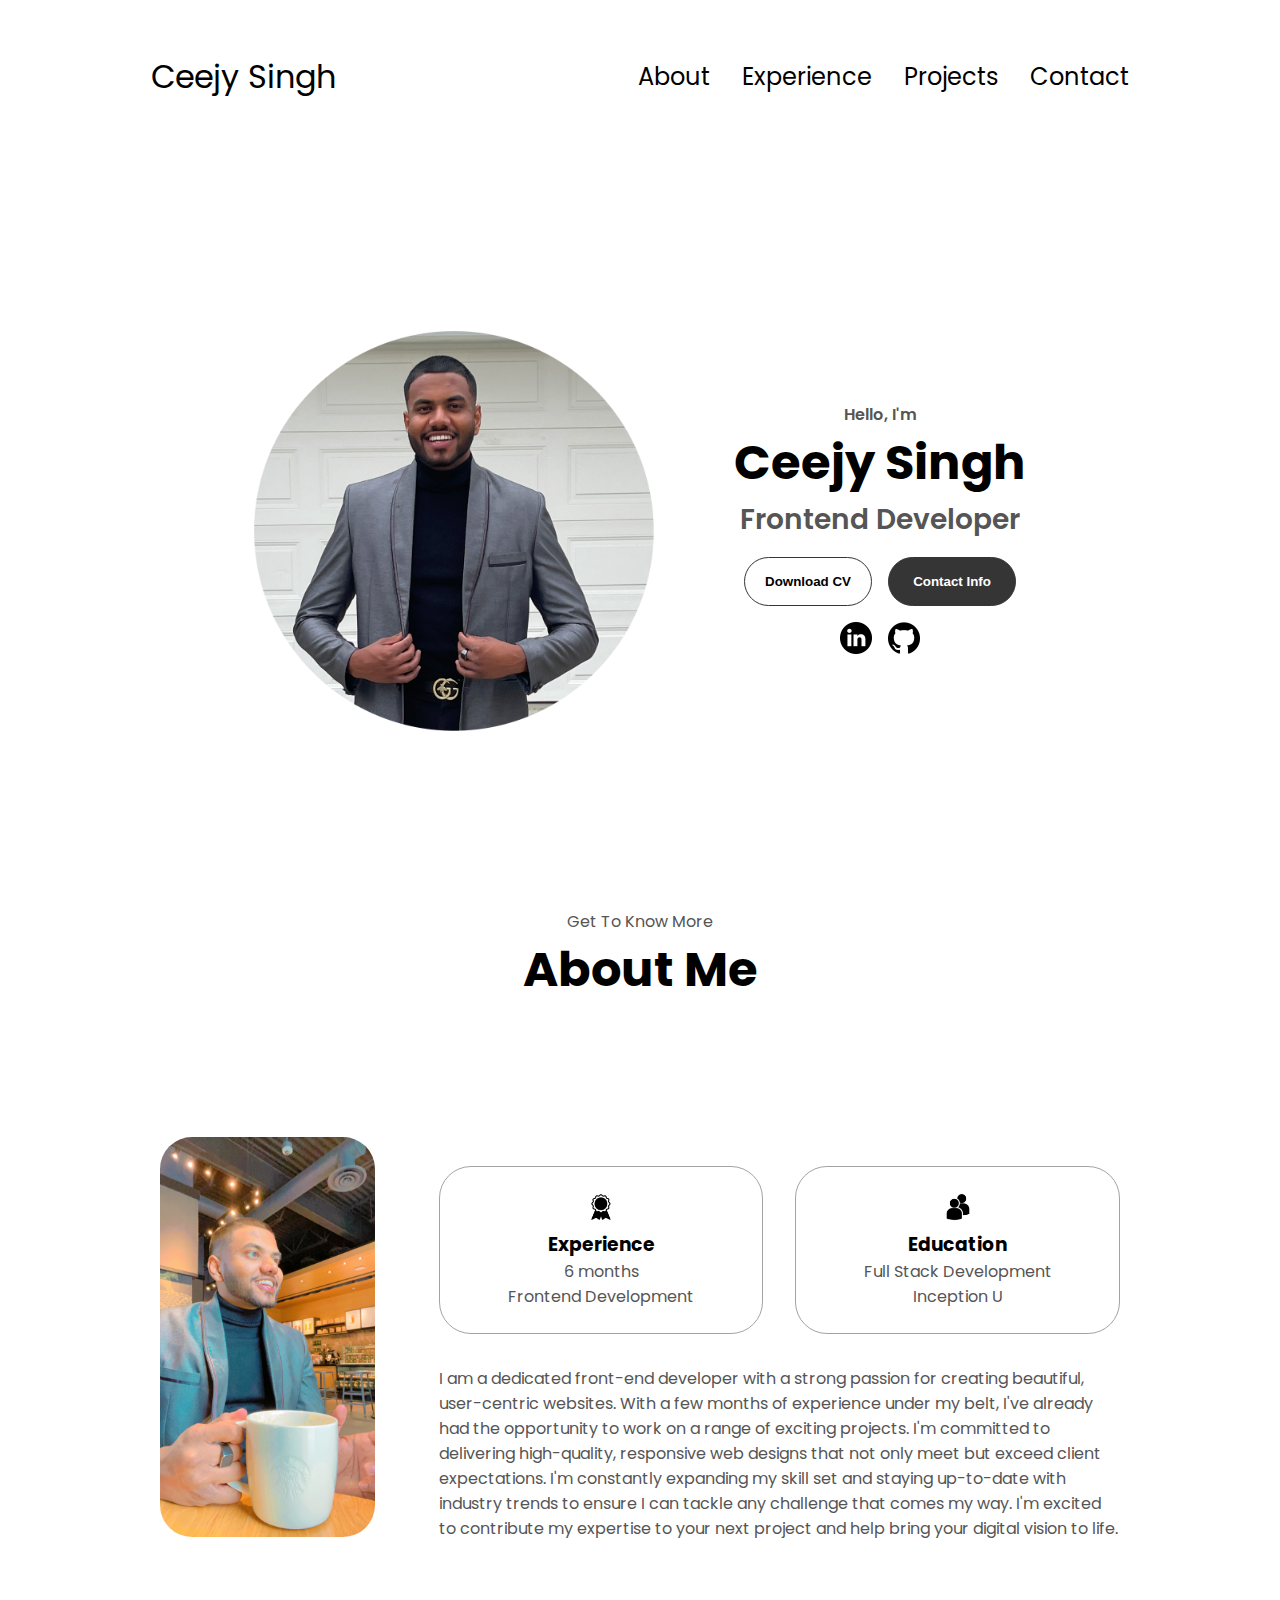
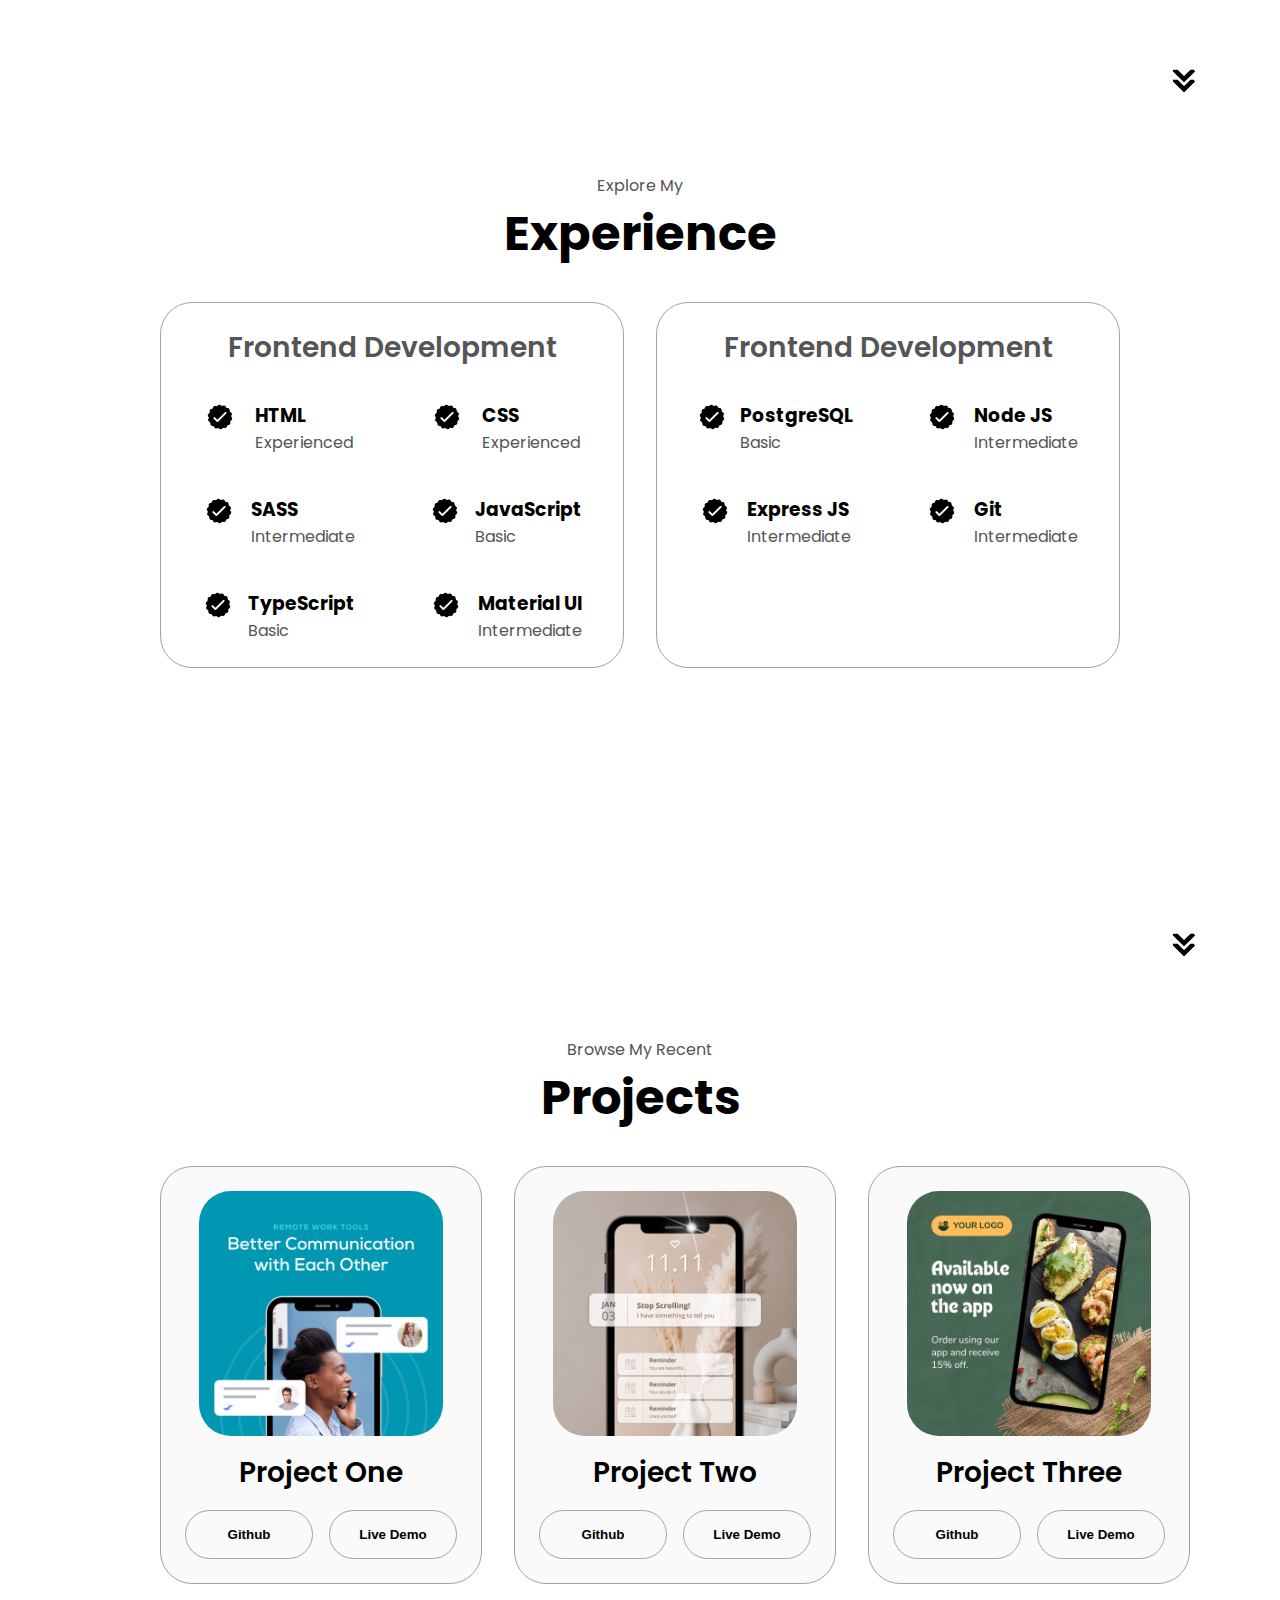
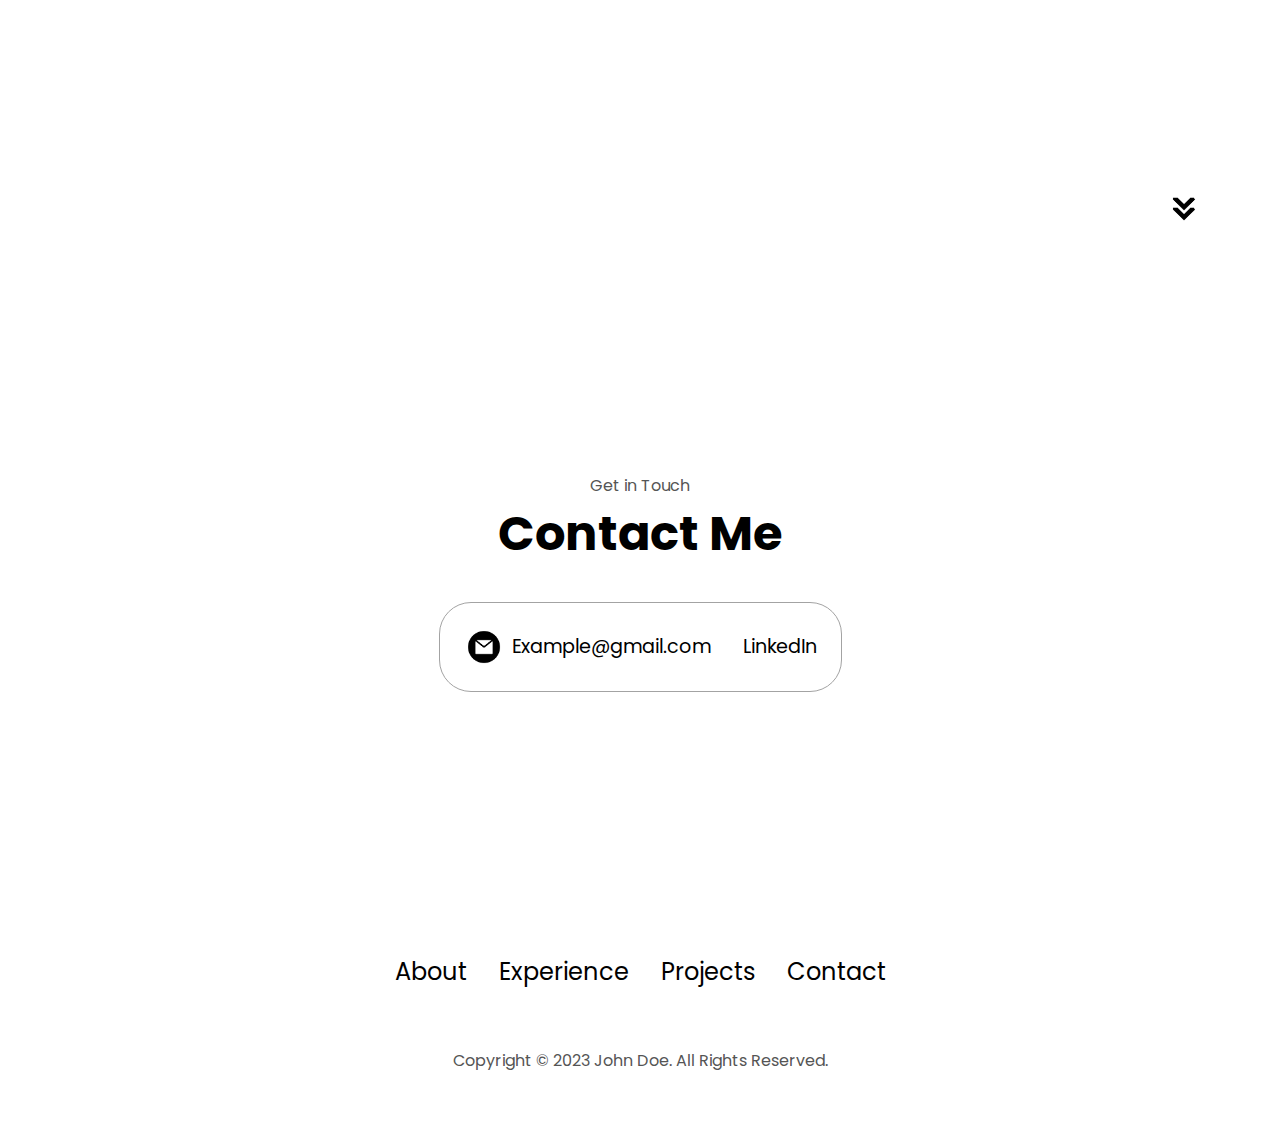
==== commit 5f02b483: "other changes" ====
--- a/index.html
+++ b/index.html
@@ -75,7 +75,7 @@
       </div>
     </section>
     <section id="about">
-      <p class="section__text__p1">Get To Know more</p>
+      <p class="section__text__p1">Get To Know More</p>
       <h1 class="title">About Me</h1>
       <div class="section-container">
         <div class="section__pic-container">
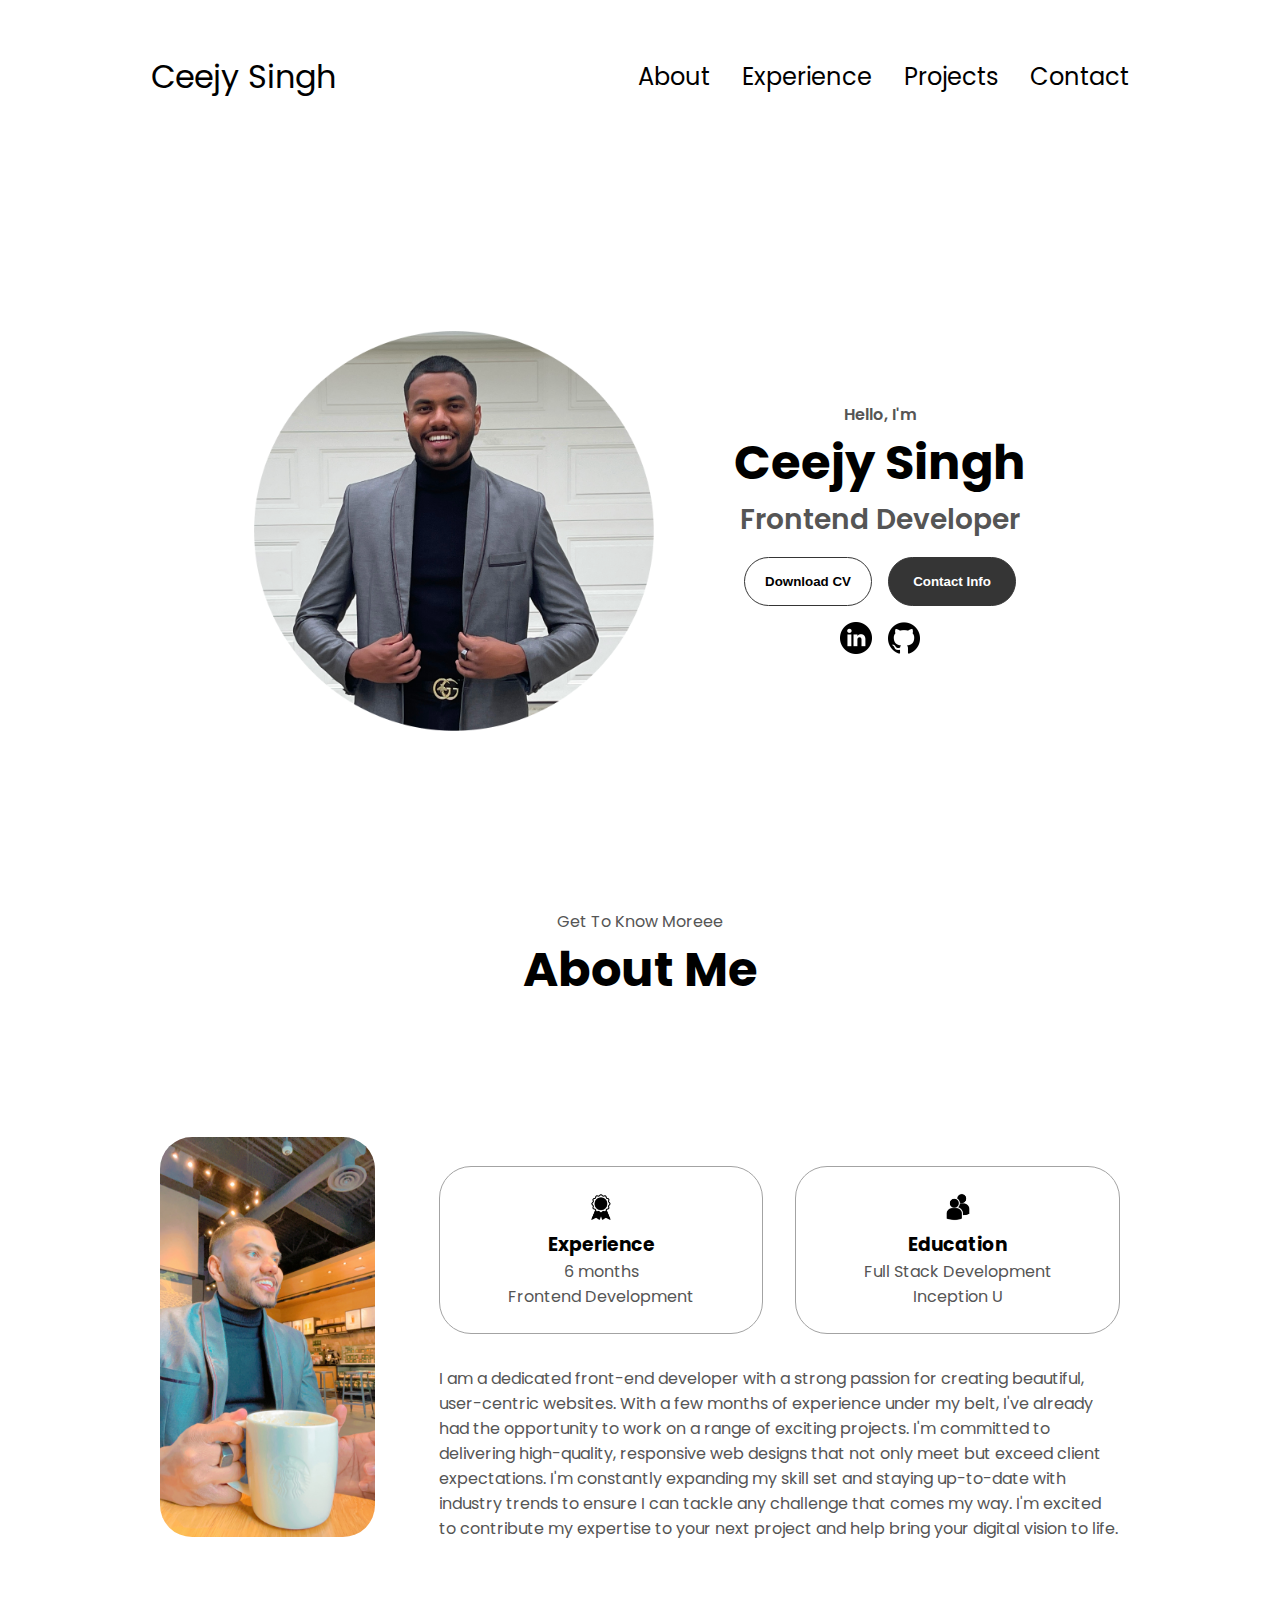
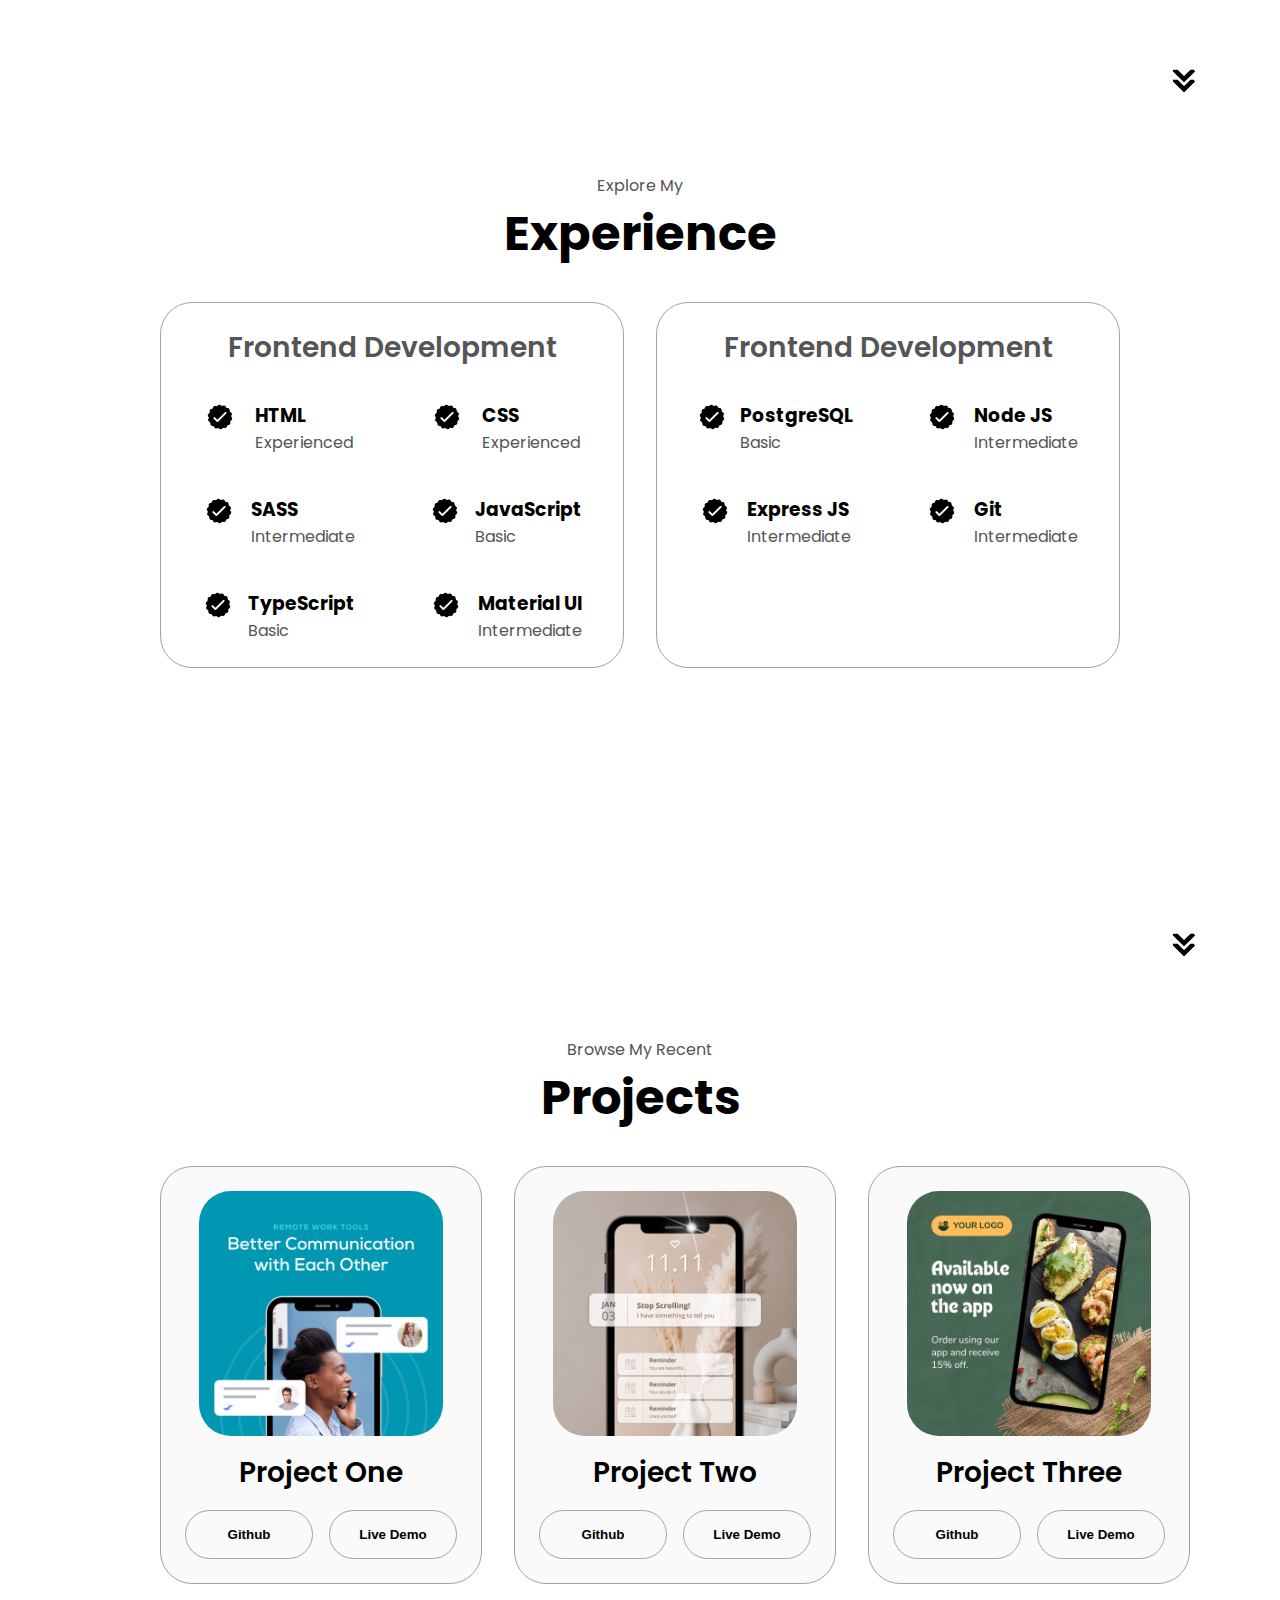
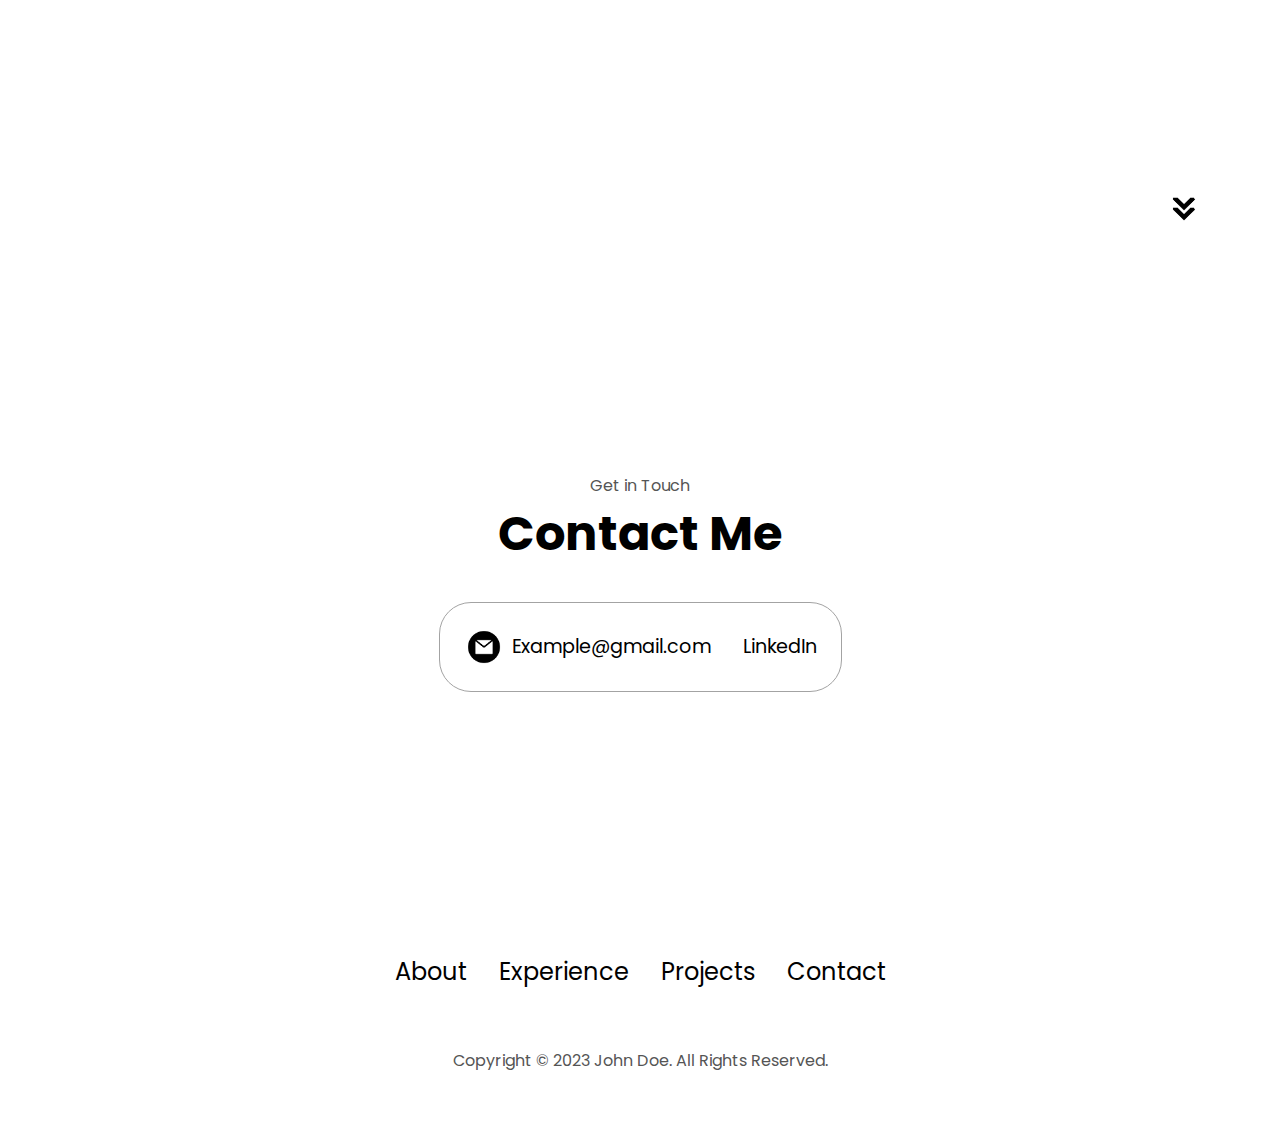
==== commit 1176ac83: "changes to index.html" ====
--- a/index.html
+++ b/index.html
@@ -75,7 +75,7 @@
       </div>
     </section>
     <section id="about">
-      <p class="section__text__p1">Get To Know More</p>
+      <p class="section__text__p1">Get To Know Moreee</p>
       <h1 class="title">About Me</h1>
       <div class="section-container">
         <div class="section__pic-container">
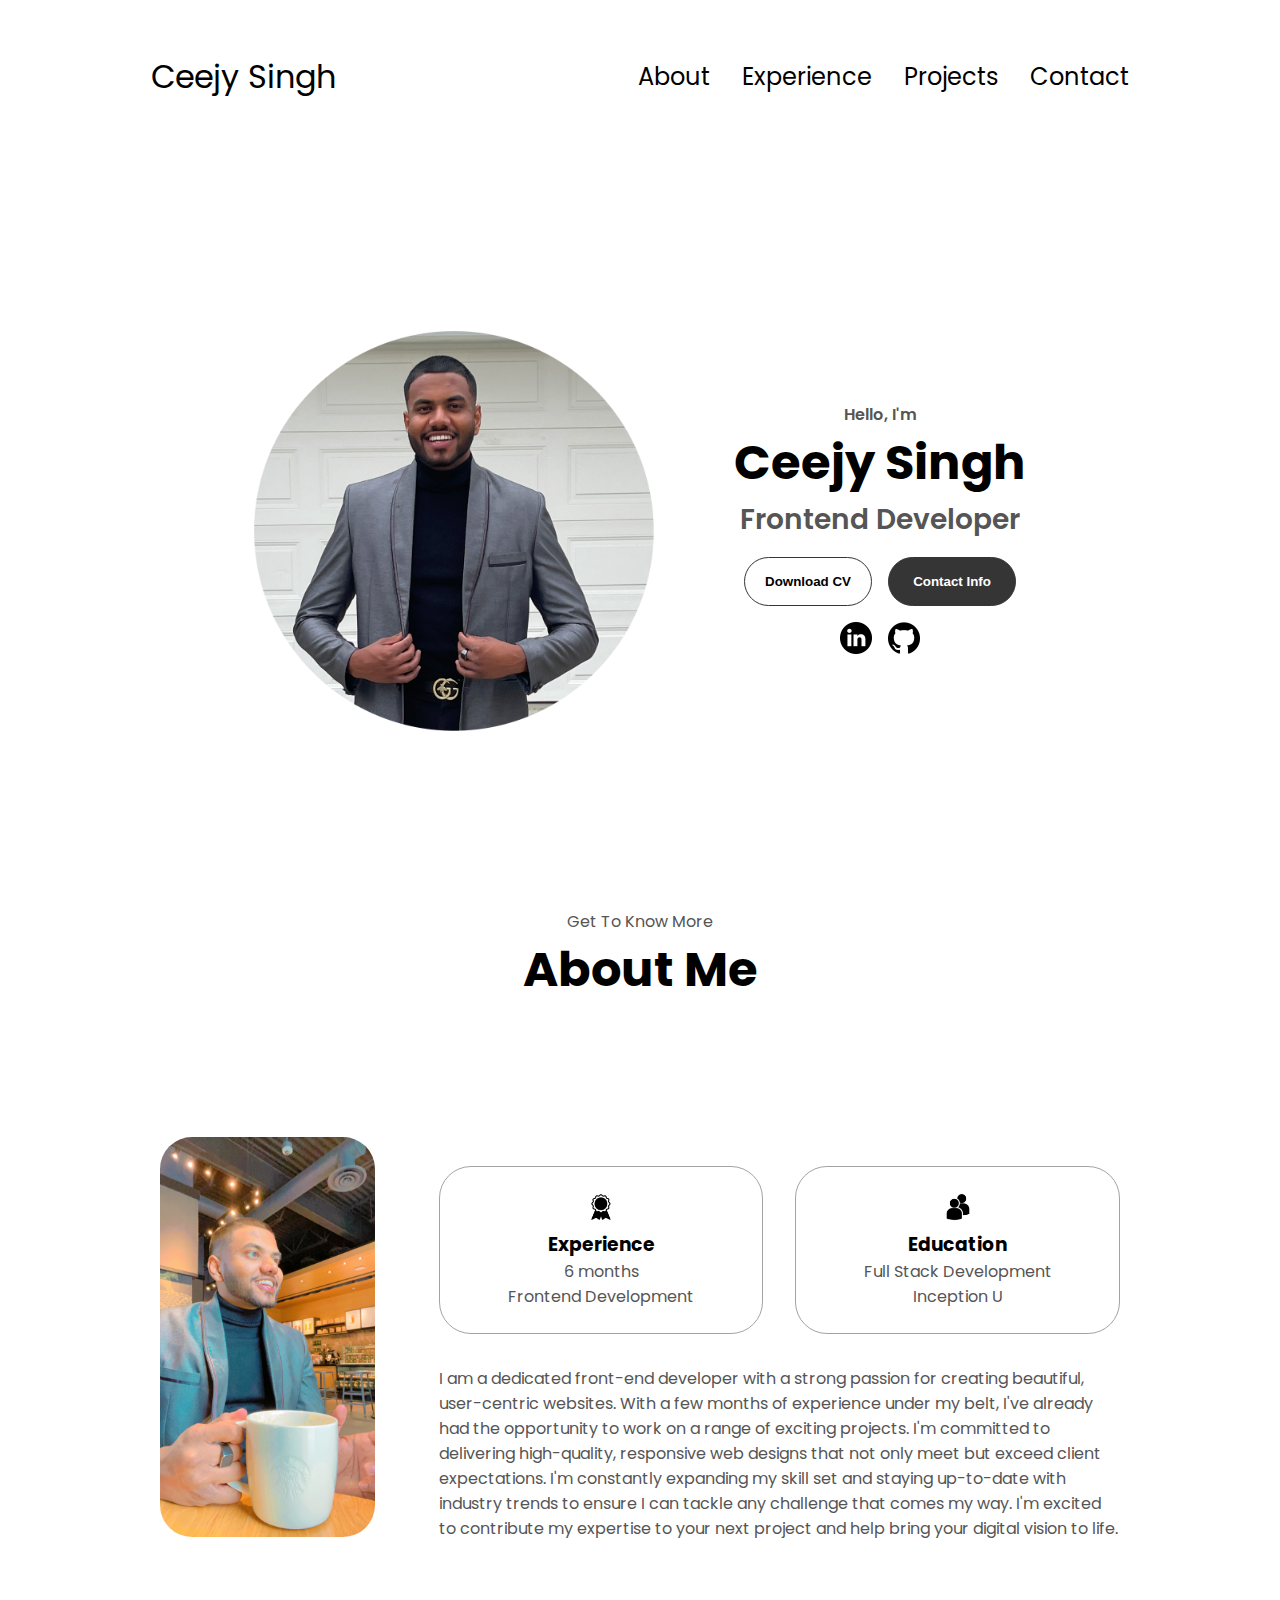
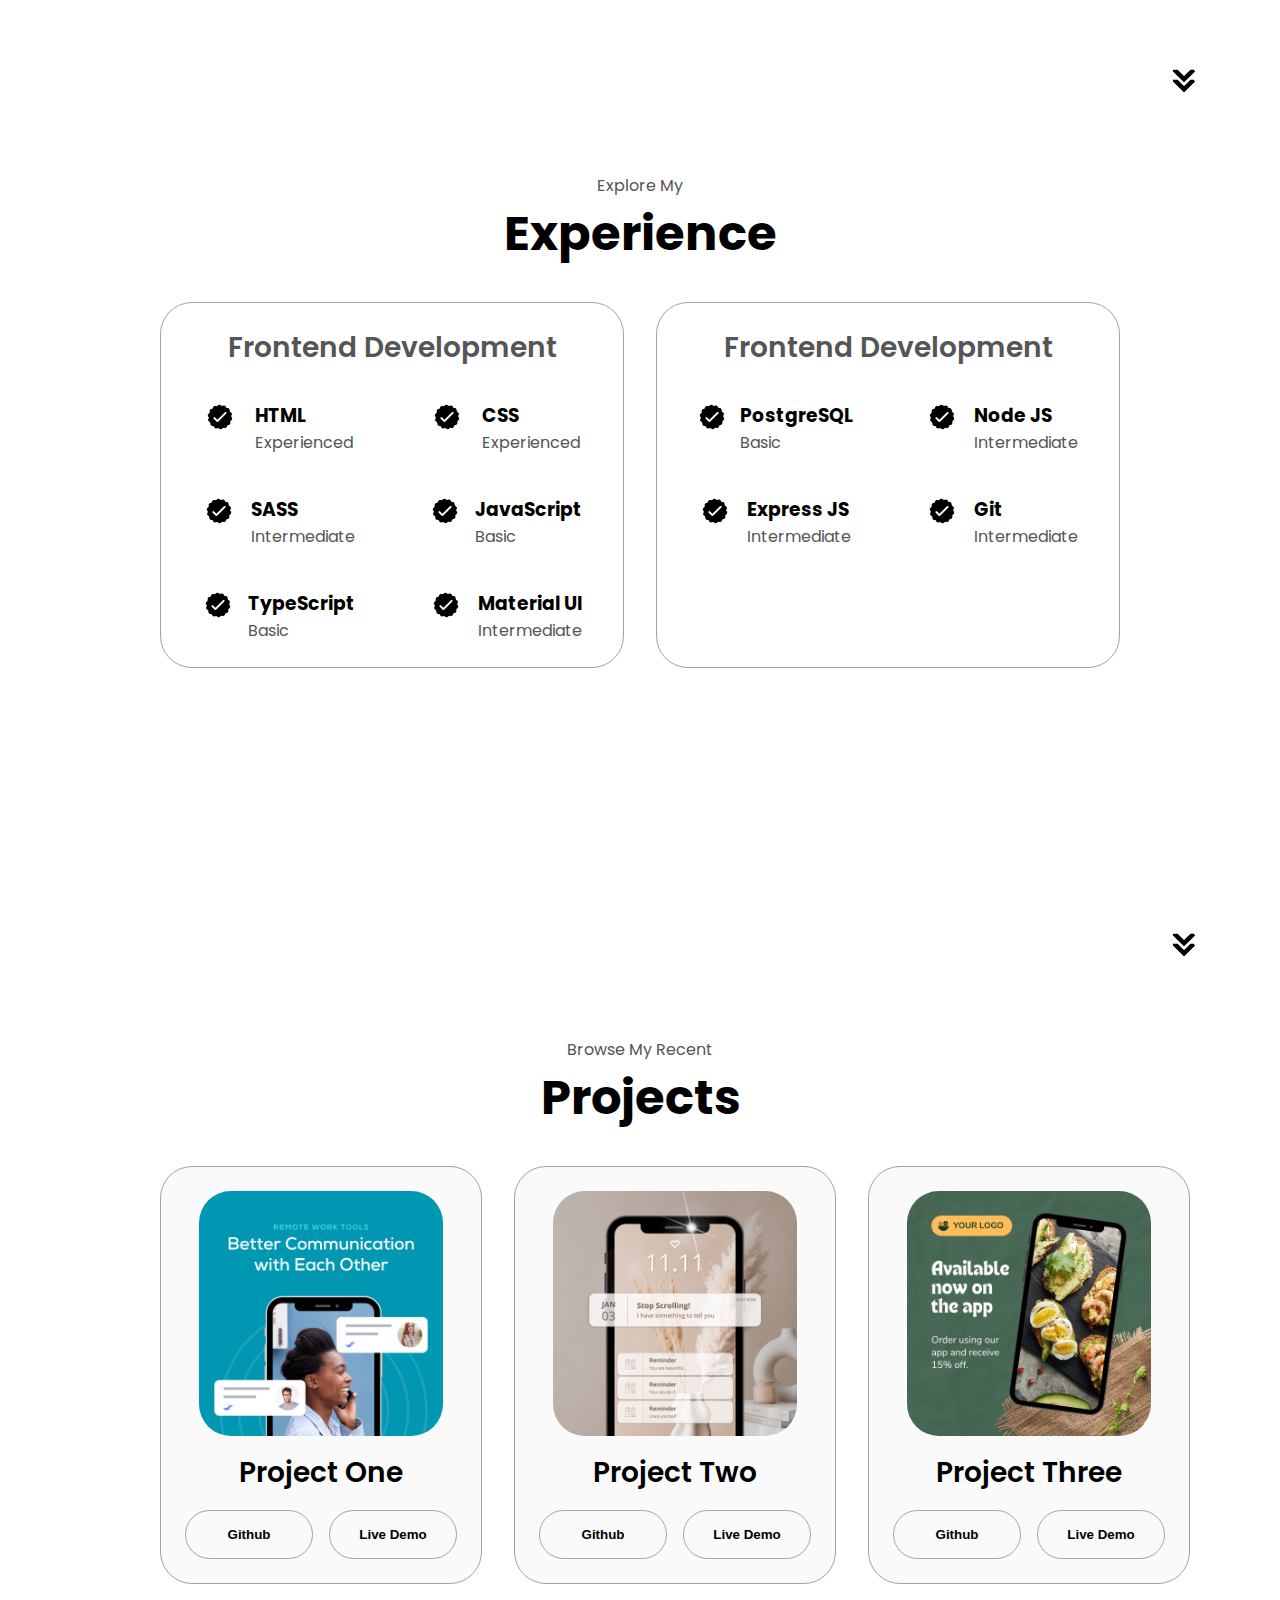
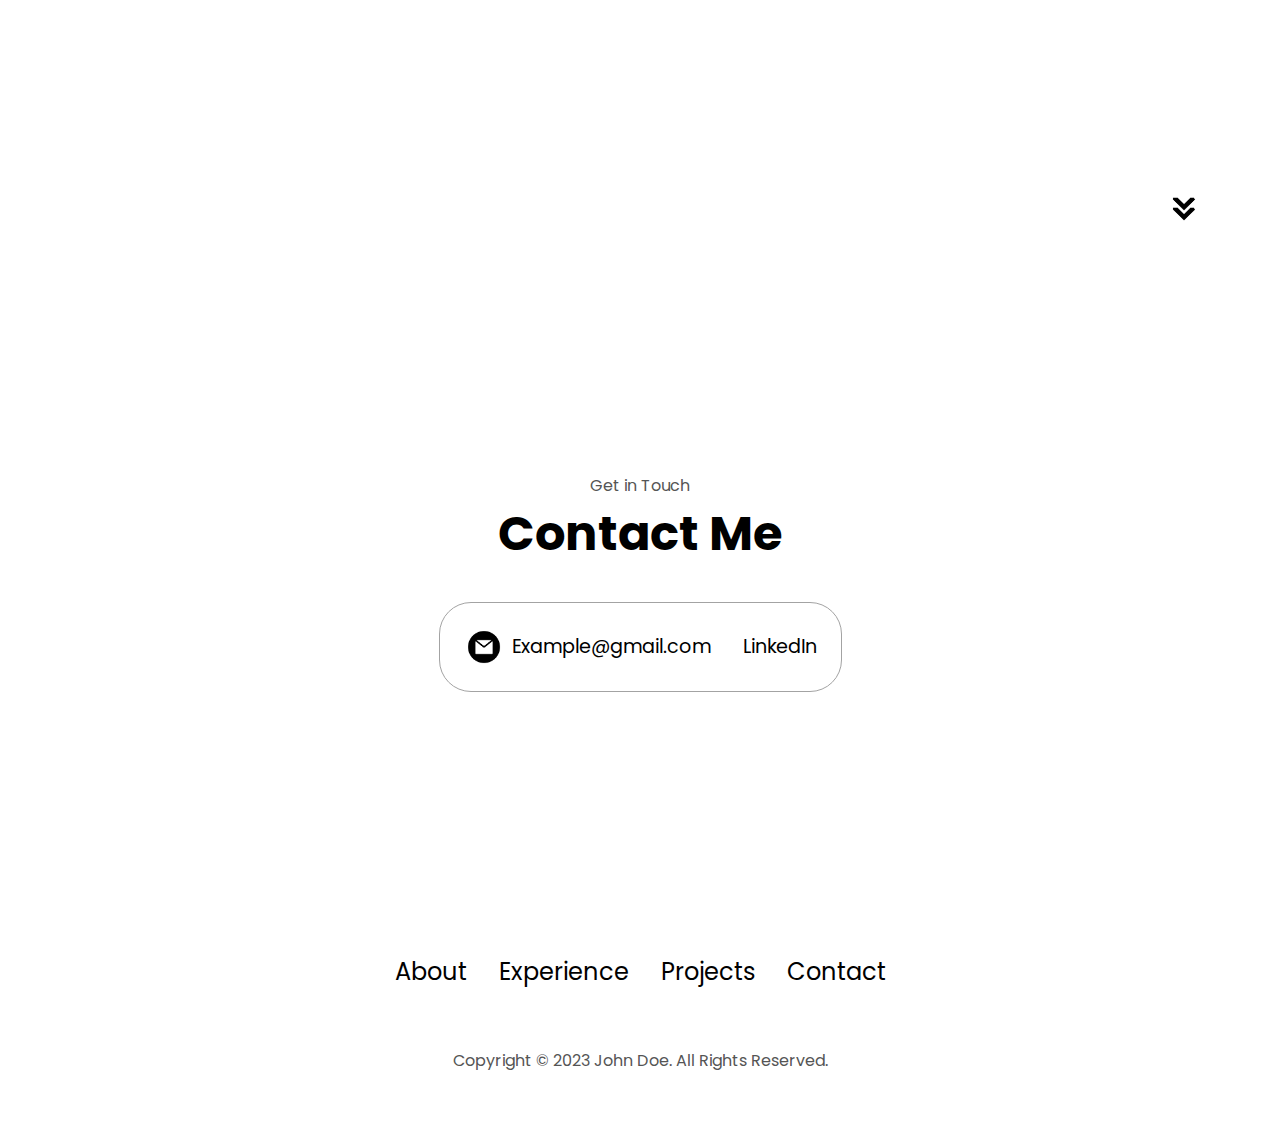
==== commit 12ae9e06: "index.html" ====
--- a/index.html
+++ b/index.html
@@ -75,7 +75,7 @@
       </div>
     </section>
     <section id="about">
-      <p class="section__text__p1">Get To Know Moreee</p>
+      <p class="section__text__p1">Get To Know More</p>
       <h1 class="title">About Me</h1>
       <div class="section-container">
         <div class="section__pic-container">
